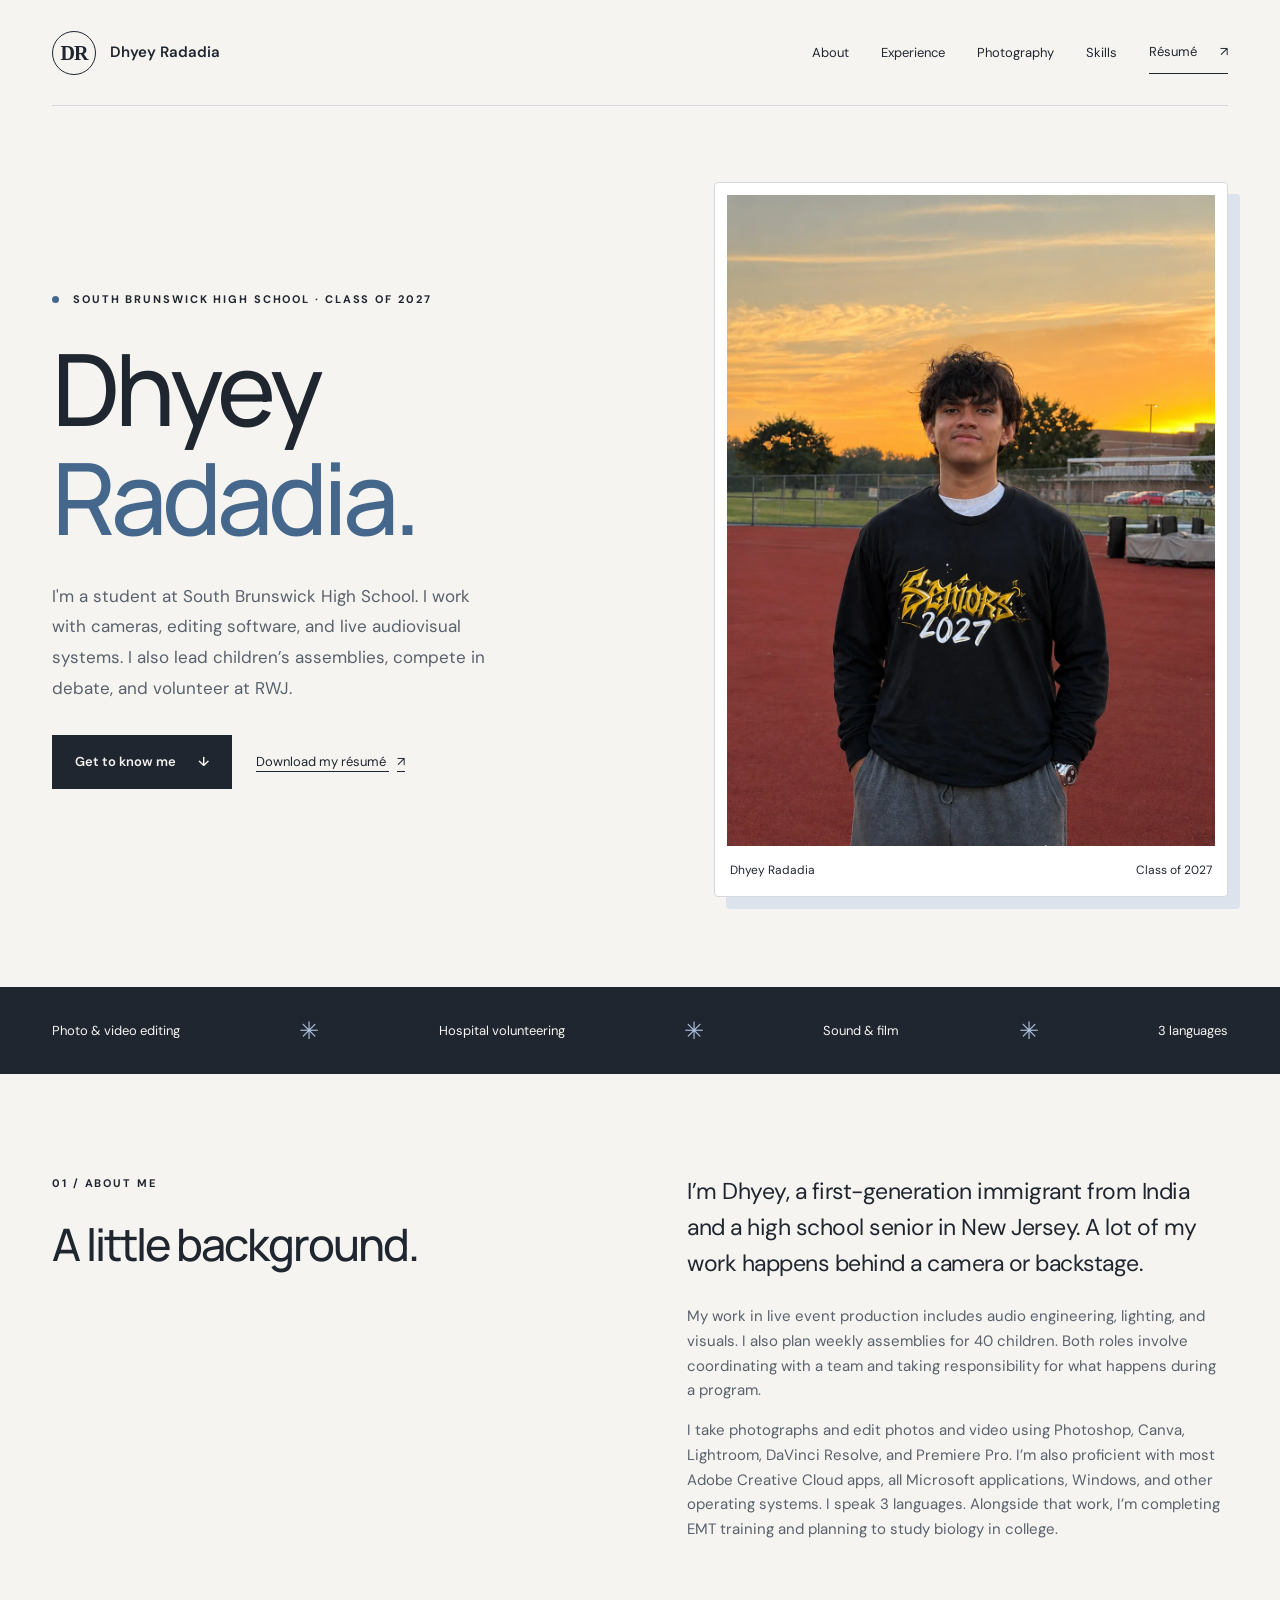
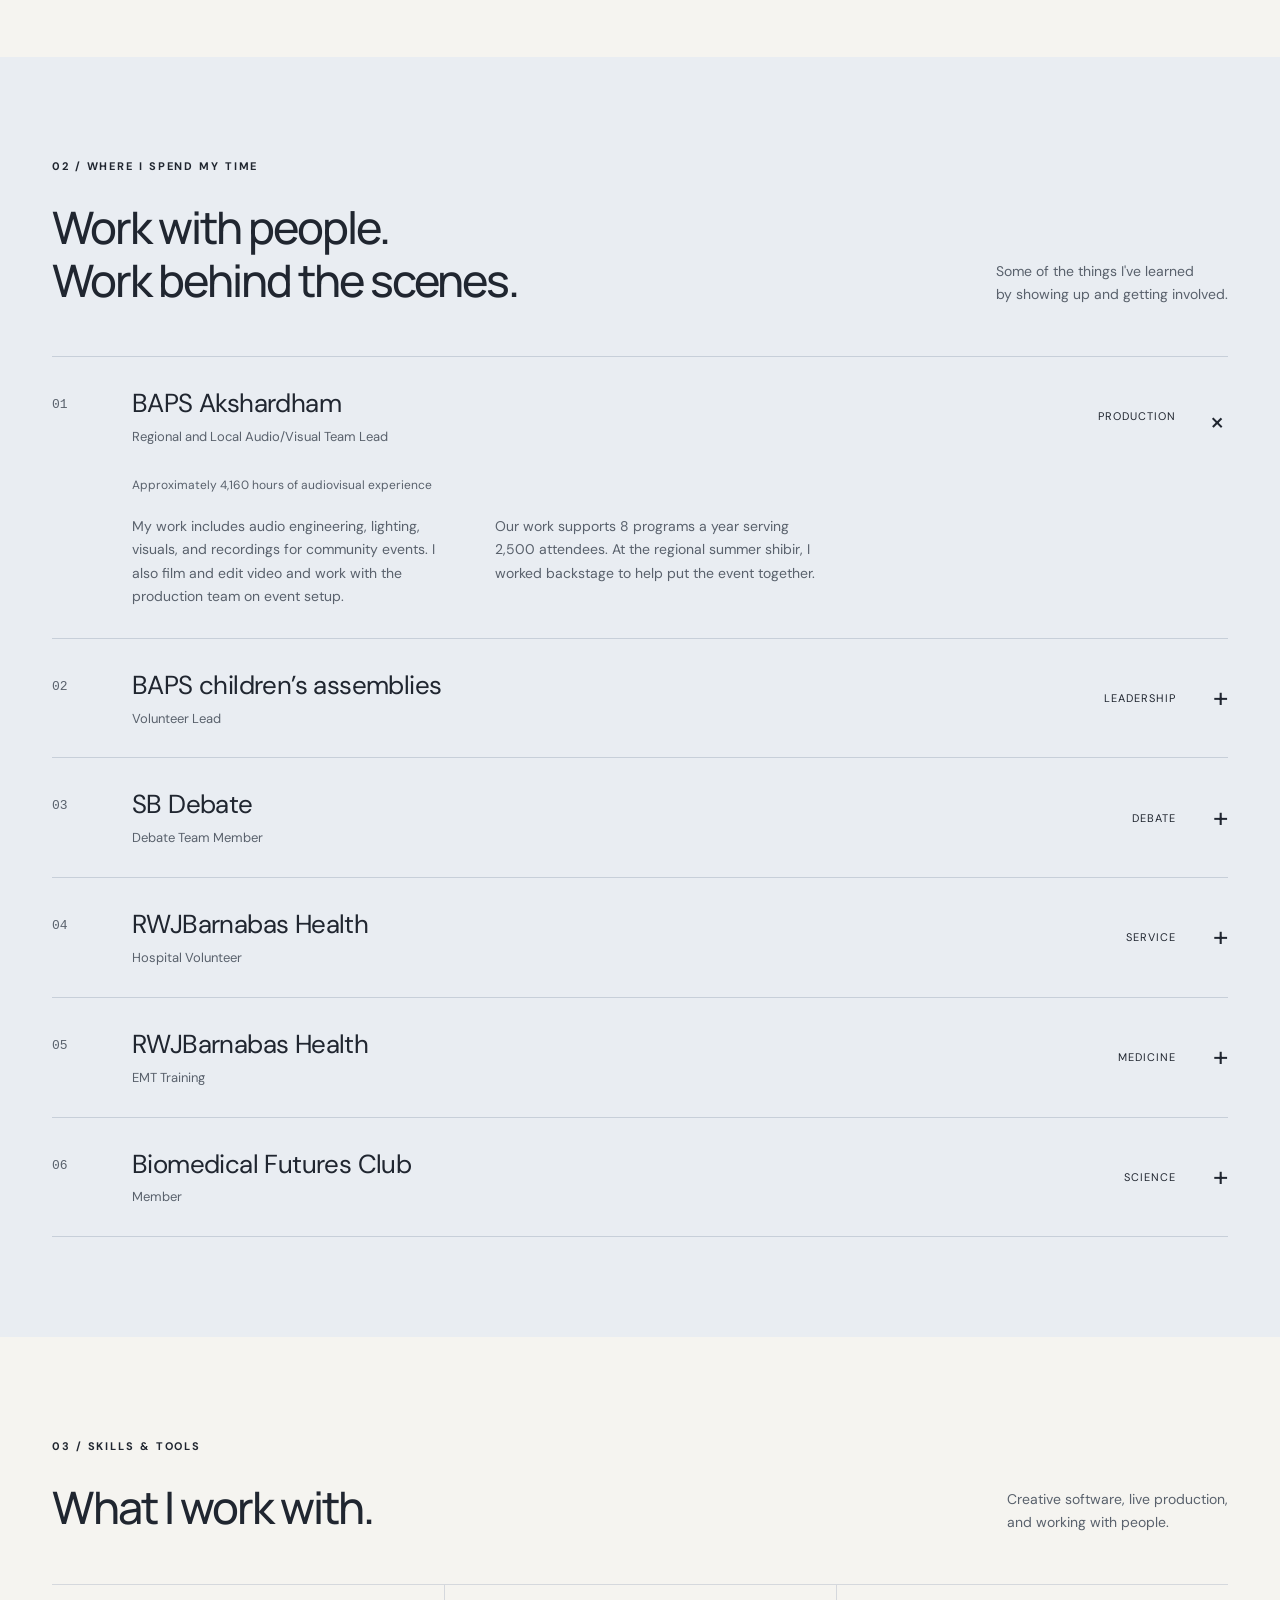
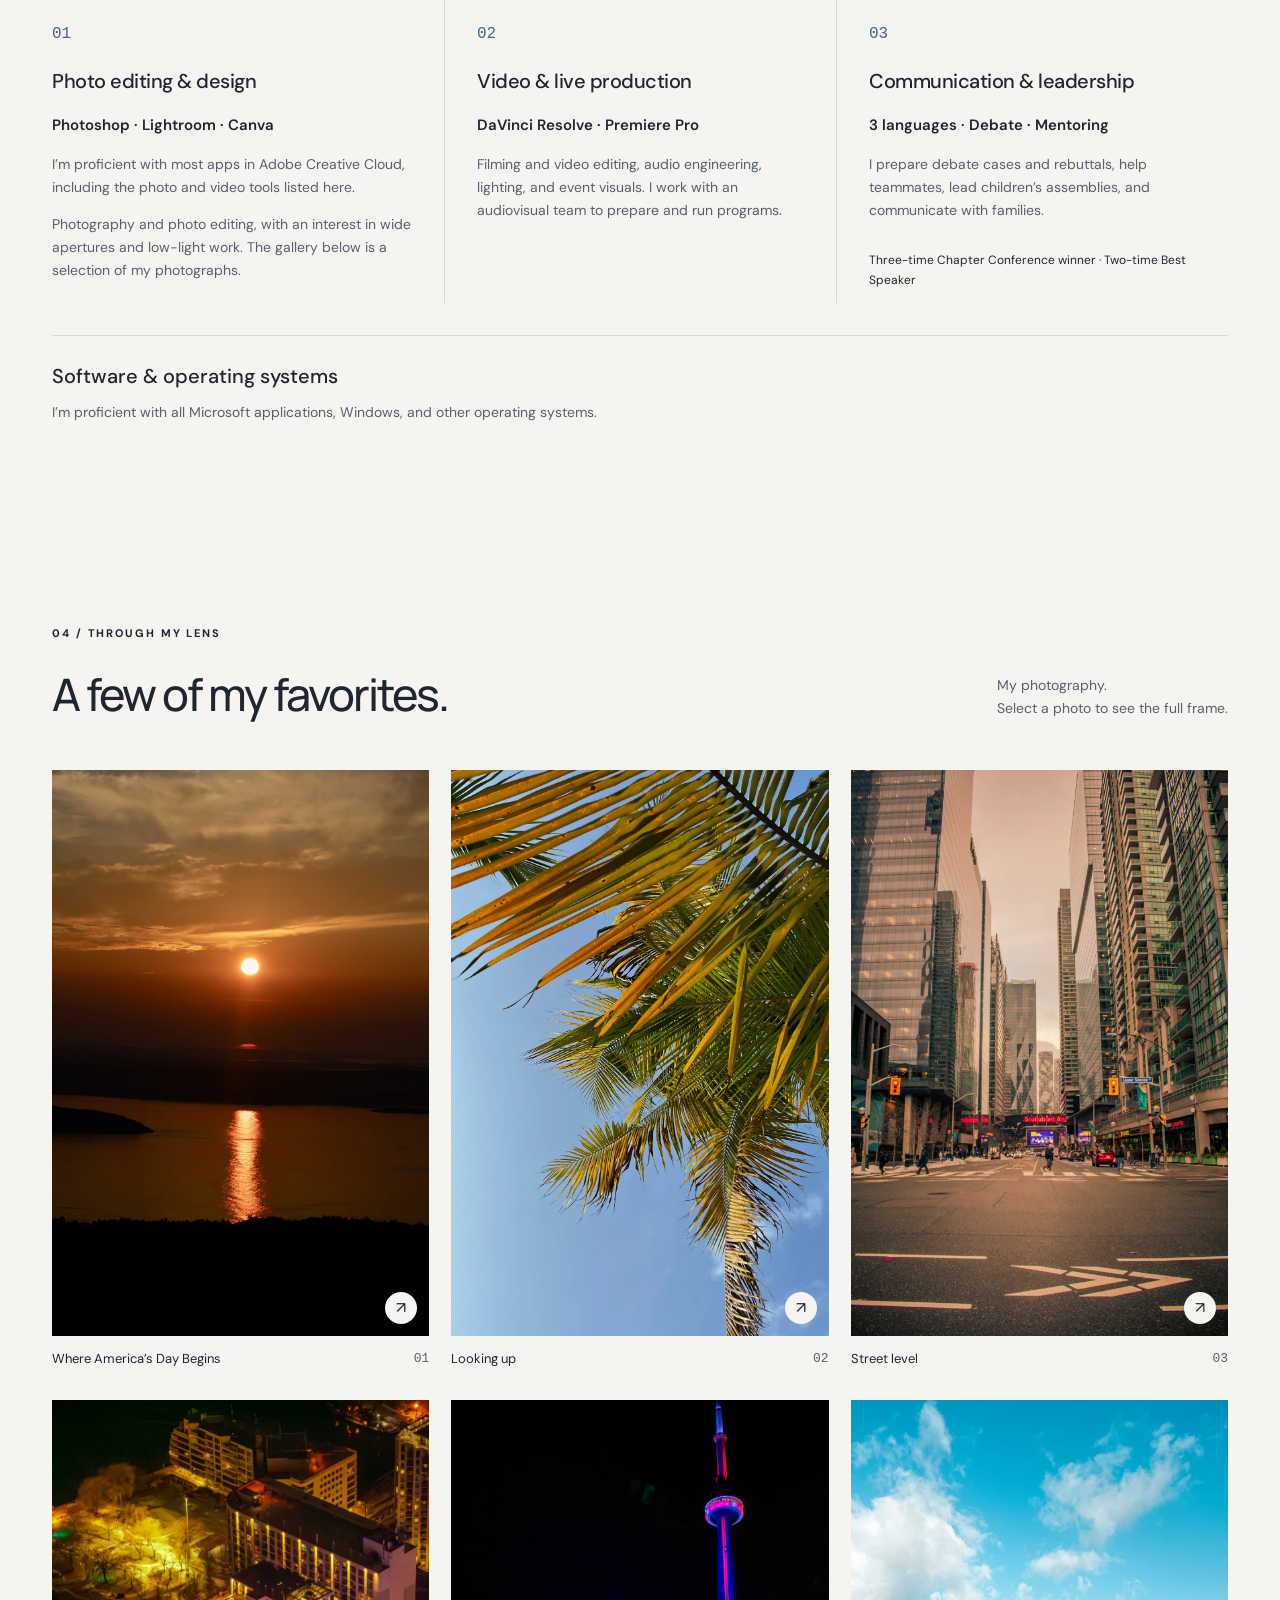
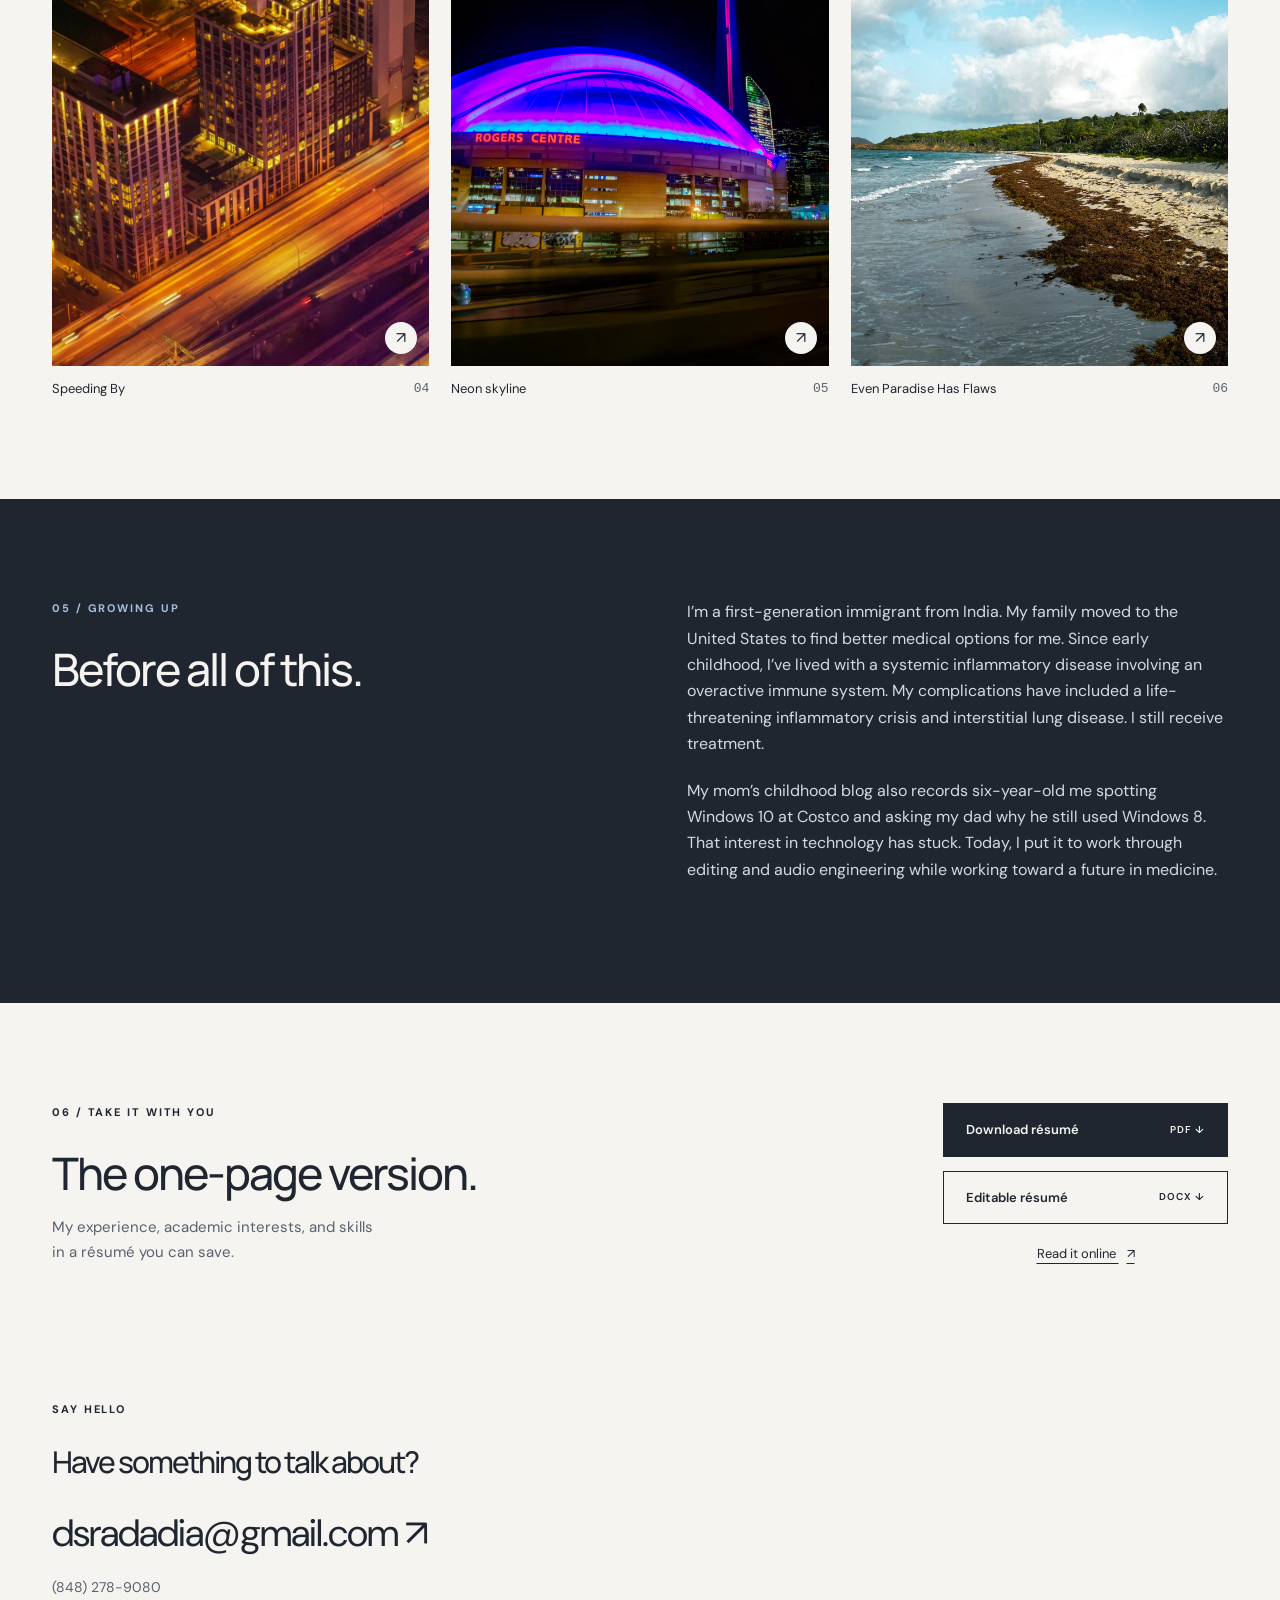
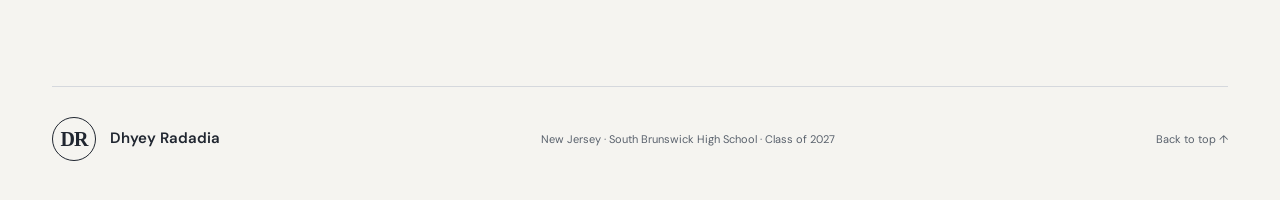
==== site/index.html @ b324fe69 "Add files via upload" ====
<!doctype html>
<html lang="en">
<head>
  <meta charset="utf-8"><meta name="viewport" content="width=device-width,initial-scale=1">
  <title>Dhyeyradadia.com — Dhyey Radadia</title>
  <meta name="description" content="Dhyey Radadia: student, photographer, audiovisual team lead, and hospital volunteer. Explore my skills, experience, and photography.">
  <meta name="theme-color" content="#202630">
  <link rel="icon" href="icon.svg" type="image/svg+xml"><link rel="stylesheet" href="style.css">
</head>
<body>
<a class="skip" href="#main">Skip to content</a>
<header class="header wrap">
 <a class="brand" href="#" aria-label="Dhyey Radadia home"><span class="monogram">DR</span><span>Dhyey Radadia</span></a>
 <nav aria-label="Main navigation"><a href="#about">About</a><a href="#experience">Experience</a><a href="#photography">Photography</a><a href="#skills">Skills</a><a class="nav-resume" href="#resume">Résumé <span aria-hidden="true">↗</span></a></nav>
</header>
<main id="main">
<section class="hero wrap" aria-labelledby="hero-title">
 <div class="hero-copy"><p class="eyebrow"><span class="dot"></span> South Brunswick High School · Class of 2027</p><h1 id="hero-title">Dhyey<br><em>Radadia.</em></h1><p class="hero-intro">I'm a student at South Brunswick High School. I work with cameras, editing software, and live audiovisual systems. I also lead children’s assemblies, compete in debate, and volunteer at RWJ.</p><div class="hero-actions"><a class="button dark" href="#experience">Get to know me <span aria-hidden="true">↓</span></a><a class="text-link" href="Dhyey-Radadia-Resume.pdf" download>Download my résumé <span aria-hidden="true">↗</span></a></div></div>
 <figure class="portrait"><img src="photos/dhyey.webp" width="1086" height="1448" alt="Dhyey Radadia in his Seniors 2027 shirt at sunset" fetchpriority="high"><figcaption><span>Dhyey Radadia</span><span>Class of 2027</span></figcaption></figure>
</section>
<div class="intro-strip"><div class="wrap strip-inner"><span>Photo & video editing</span><span class="small-star" aria-hidden="true">✳</span><span>Hospital volunteering</span><span class="small-star" aria-hidden="true">✳</span><span>Sound & film</span><span class="small-star" aria-hidden="true">✳</span><span>3 languages</span></div></div>
<section id="about" class="about wrap section-space" aria-labelledby="about-title">
<div><p class="eyebrow">01 / About me</p><h2 id="about-title">A little background.</h2></div>
<div class="about-copy"><p class="large-copy">I’m Dhyey, a first-generation immigrant from India and a high school senior in New Jersey. A lot of my work happens behind a camera or backstage.</p><p>My work in live event production includes audio engineering, lighting, and visuals. I also plan weekly assemblies for 40 children. Both roles involve coordinating with a team and taking responsibility for what happens during a program.</p><p>I take photographs and edit photos and video using Photoshop, Canva, Lightroom, DaVinci Resolve, and Premiere Pro. I’m also proficient with most Adobe Creative Cloud apps, all Microsoft applications, Windows, and other operating systems. I speak 3 languages. Alongside that work, I’m completing EMT training and planning to study biology in college.</p></section>
<section id="experience" class="experience section-space" aria-labelledby="experience-title"><div class="wrap"><div class="section-head"><div><p class="eyebrow">02 / Where I spend my time</p><h2 id="experience-title">Work with people.<br>Work behind the scenes.</h2></div><p>Some of the things I've learned<br>by showing up and getting involved.</p></div>
<div class="experience-list"><details class="experience-item" open><summary><span class="item-num">01</span><span class="item-title">BAPS Akshardham<span class="role">Regional and Local Audio/Visual Team Lead</span></span><span class="item-tag">Production</span><span class="toggle" aria-hidden="true">+</span></summary><div class="activity-meta">Approximately 4,160 hours of audiovisual experience</div><div class="experience-body"><p>My work includes audio engineering, lighting, visuals, and recordings for community events. I also film and edit video and work with the production team on event setup.</p><p>Our work supports 8 programs a year serving 2,500 attendees. At the regional summer shibir, I worked backstage to help put the event together.</p></div></details><details class="experience-item"><summary><span class="item-num">02</span><span class="item-title">BAPS children’s assemblies<span class="role">Volunteer Lead</span></span><span class="item-tag">Leadership</span><span class="toggle" aria-hidden="true">+</span></summary><div class="activity-meta">Approximately 3,120 hours leading children’s assemblies</div><div class="experience-body"><p>I plan and lead weekly assemblies for 40 children. That includes preparing lessons and activities and mentoring the students taking part.</p><p>I communicate with families to help keep them involved. It is another way I take part in seva at mandir, alongside my audiovisual work.</p></div></details><details class="experience-item"><summary><span class="item-num">03</span><span class="item-title">SB Debate<span class="role">Debate Team Member</span></span><span class="item-tag">Debate</span><span class="toggle" aria-hidden="true">+</span></summary><div class="experience-body"><p>I prepare cases, give speeches, and respond to opponents’ arguments. I also help teammates prepare.</p><p>I am a three-time Chapter Conference winner and a two-time Best Speaker. I like having a point of view and hearing someone explain why they disagree.</p></div></details><details class="experience-item"><summary><span class="item-num">04</span><span class="item-title">RWJBarnabas Health<span class="role">Hospital Volunteer</span></span><span class="item-tag">Service</span><span class="toggle" aria-hidden="true">+</span></summary><div class="experience-body"><p>I support nurses and staff with patient assistance and clerical tasks at Robert Wood Johnson University Hospital.</p><p>A nurse once asked me to sit with a patient who wanted her family. I enjoyed the conversation. Now I knock on the doors of awake patients to ask whether they need anything or would like someone to talk to.</p></div></details><details class="experience-item"><summary><span class="item-num">05</span><span class="item-title">RWJBarnabas Health<span class="role">EMT Training</span></span><span class="item-tag">Medicine</span><span class="toggle" aria-hidden="true">+</span></summary><div class="experience-body"><p>My training covers patient assessments and emergency simulations using clinical protocols. EMT certification is expected in December 2026.</p></div></details><details class="experience-item"><summary><span class="item-num">06</span><span class="item-title">Biomedical Futures Club<span class="role">Member</span></span><span class="item-tag">Science</span><span class="toggle" aria-hidden="true">+</span></summary><div class="experience-body"><p>I participated in conferences on using prosthetics to address conditions affecting human anatomy.</p><p>That interest fits with what I enjoy in anatomy: understanding how the body works and asking what can help when part of it does not.</p></div></details></div>
</div></section>
<section id="skills" class="skills wrap section-space" aria-labelledby="skills-title"><div class="section-head"><div><p class="eyebrow">03 / Skills & tools</p><h2 id="skills-title">What I work with.</h2></div><p>Creative software, live production,<br>and working with people.</p></div><div class="skill-grid">
<article><span class="skill-symbol" aria-hidden="true">01</span><h3>Photo editing & design</h3><p class="tool-list">Photoshop · Lightroom · Canva</p><p>I’m proficient with most apps in Adobe Creative Cloud, including the photo and video tools listed here.</p><p>Photography and photo editing, with an interest in wide apertures and low-light work. The gallery below is a selection of my photographs.</p></article>
<article><span class="skill-symbol" aria-hidden="true">02</span><h3>Video & live production</h3><p class="tool-list">DaVinci Resolve · Premiere Pro</p><p>Filming and video editing, audio engineering, lighting, and event visuals. I work with an audiovisual team to prepare and run programs.</p></article>
<article><span class="skill-symbol" aria-hidden="true">03</span><h3>Communication & leadership</h3><p class="tool-list">3 languages · Debate · Mentoring</p><p>I prepare debate cases and rebuttals, help teammates, lead children’s assemblies, and communicate with families.</p><p class="skill-note">Three-time Chapter Conference winner · Two-time Best Speaker</p></article></div><div class="software-summary"><h3>Software & operating systems</h3><p>I’m proficient with all Microsoft applications, Windows, and other operating systems.</p></div></section>
<section id="photography" class="photography wrap section-space" aria-labelledby="photo-title"><div class="section-head"><div><p class="eyebrow">04 / Through my lens</p><h2 id="photo-title">A few of my favorites.</h2></div><p>My photography.<br>Select a photo to see the full frame.</p></div><div class="photo-grid"><figure class="photo-card photo-sunset"><button type="button" class="photo-open" data-photo="0" aria-label="View Where America’s Day Begins"><img src="photos/sunset.webp" alt="Orange sunlight reflected across the water beneath a clouded sky." loading="lazy"><span class="photo-expand" aria-hidden="true">↗</span></button><figcaption><span>Where America’s Day Begins</span><span>01</span></figcaption></figure><figure class="photo-card photo-palms"><button type="button" class="photo-open" data-photo="1" aria-label="View looking up"><img src="photos/palms.webp" alt="Sunlit palm fronds crossing a blue sky." loading="lazy"><span class="photo-expand" aria-hidden="true">↗</span></button><figcaption><span>Looking up</span><span>02</span></figcaption></figure><figure class="photo-card photo-street"><button type="button" class="photo-open" data-photo="2" aria-label="View street level"><img src="photos/street.webp" alt="A downtown intersection framed by tall glass buildings." loading="lazy"><span class="photo-expand" aria-hidden="true">↗</span></button><figcaption><span>Street level</span><span>03</span></figcaption></figure><figure class="photo-card photo-night"><button type="button" class="photo-open" data-photo="3" aria-label="View Speeding By"><img src="photos/night.webp" alt="City buildings and streaks of traffic light seen from above at night." loading="lazy"><span class="photo-expand" aria-hidden="true">↗</span></button><figcaption><span>Speeding By</span><span>04</span></figcaption></figure><figure class="photo-card photo-tower"><button type="button" class="photo-open" data-photo="4" aria-label="View neon skyline"><img src="photos/tower.webp" alt="The CN Tower and Rogers Centre lit in blue and pink at night." loading="lazy"><span class="photo-expand" aria-hidden="true">↗</span></button><figcaption><span>Neon skyline</span><span>05</span></figcaption></figure><figure class="photo-card photo-shore"><button type="button" class="photo-open" data-photo="5" aria-label="View Even Paradise Has Flaws"><img src="photos/shore.webp" alt="Waves along a sandy shoreline beneath a bright blue sky." loading="lazy"><span class="photo-expand" aria-hidden="true">↗</span></button><figcaption><span>Even Paradise Has Flaws</span><span>06</span></figcaption></figure></div></section><dialog class="photo-dialog" aria-label="Photography viewer"><button class="photo-close" aria-label="Close photo">Close ×</button><figure><img id="large-photo" alt=""><figcaption id="large-caption"></figcaption></figure><div class="photo-controls"><button class="photo-prev" aria-label="Previous photo">← Previous</button><span id="photo-count" aria-live="polite"></span><button class="photo-next" aria-label="Next photo">Next →</button></div></dialog>
<section class="background-story section-space"><div class="wrap about"><div><p class="eyebrow">05 / Growing up</p><h2>Before all of this.</h2></div><div><p>I’m a first-generation immigrant from India. My family moved to the United States to find better medical options for me. Since early childhood, I’ve lived with a systemic inflammatory disease involving an overactive immune system. My complications have included a life-threatening inflammatory crisis and interstitial lung disease. I still receive treatment.</p><p>My mom’s childhood blog also records six-year-old me spotting Windows 10 at Costco and asking my dad why he still used Windows 8. That interest in technology has stuck. Today, I put it to work through editing and audio engineering while working toward a future in medicine.</p></div></div></section>
<section id="resume" class="resume-section wrap section-space" aria-labelledby="resume-title"><div><p class="eyebrow">06 / Take it with you</p><h2 id="resume-title">The one-page version.</h2><p>My experience, academic interests, and skills<br>in a résumé you can save.</p></div><div class="resume-actions"><a class="button dark" href="Dhyey-Radadia-Resume.pdf" download>Download résumé <span>PDF ↓</span></a><a class="button outline" href="Dhyey-Radadia-Resume.docx" download>Editable résumé <span>DOCX ↓</span></a><a class="text-link" href="resume.html">Read it online <span aria-hidden="true">↗</span></a></div></section>
<section class="contact wrap" aria-labelledby="contact-title"><p class="eyebrow">Say hello</p><h2 id="contact-title">Have something to talk about?</h2><a class="contact-email" href="mailto:dsradadia@gmail.com">dsradadia@gmail.com ↗</a><a class="contact-phone" href="tel:+18482789080">(848) 278-9080</a></section>
</main><footer class="wrap footer"><a class="brand" href="#"><span class="monogram">DR</span><span>Dhyey Radadia</span></a><span>New Jersey · South Brunswick High School · Class of 2027</span><a href="#">Back to top ↑</a></footer><script src="script.js"></script>
</body></html>
---- site/style.css ----
@import url('https://fonts.googleapis.com/css2?family=DM+Sans:wght@400;500;600;700&family=Manrope:wght@400;500;600;700;800&display=swap');
:root{--paper:#f5f4f0;--ink:#202630;--muted:#59616c;--line:#d5d8dd;--green:#e4e9f0;--orange:#45678c;--white:#ffffff}*{box-sizing:border-box}html{scroll-behavior:smooth;scroll-padding-top:30px}body{margin:0;background:var(--paper);color:var(--ink);font-family:'DM Sans',Arial,sans-serif;font-size:16px;line-height:1.65}a{color:inherit;text-decoration:none}button{font:inherit}button,a,summary{-webkit-tap-highlight-color:transparent}a:focus-visible,button:focus-visible,summary:focus-visible,[tabindex]:focus-visible{outline:3px solid var(--orange);outline-offset:5px}::selection{background:#c9d7eb;color:var(--ink)}.wrap{max-width:1320px;width:calc(100% - 104px);margin-inline:auto}.header{height:106px;display:flex;align-items:center;justify-content:space-between;border-bottom:1px solid var(--line);gap:25px}.brand{display:flex;gap:14px;align-items:center;font-weight:600;font-size:15px}.monogram{font-family:Georgia,serif;font-size:29px;line-height:1;font-style:italic;letter-spacing:-2px;border:1px solid var(--ink);border-radius:50%;width:44px;height:44px;display:grid;place-content:center;padding-right:4px}.header nav{display:flex;gap:32px;align-items:center;font-size:13px}.header nav a{padding:10px 0}.header nav a:hover,.text-link:hover{color:var(--orange)}.nav-resume{border-bottom:1px solid var(--ink)}.nav-resume span{margin-left:20px}.hero{display:grid;grid-template-columns:1.15fr 1fr;gap:6%;padding-top:76px;padding-bottom:90px;align-items:center}.eyebrow{font-size:11px;font-weight:700;text-transform:uppercase;letter-spacing:1.9px;margin:0 0 26px}.dot{display:inline-block;width:7px;height:7px;background:var(--orange);border-radius:50%;margin-right:9px}.hero h1{font-family:'Manrope',Arial,sans-serif;font-size:clamp(54px,5.8vw,82px);font-weight:500;line-height:1.09;letter-spacing:-4.5px;margin:0 0 29px}.hero h1 em{font-family:Georgia,serif;font-weight:400;letter-spacing:-3px;color:var(--orange)}.hero-intro{max-width:440px;color:var(--muted);font-size:17px;line-height:1.8}.hero-actions{margin-top:32px;display:flex;gap:24px;align-items:center;flex-wrap:wrap}.button{display:inline-flex;align-items:center;justify-content:space-between;gap:22px;padding:15px 22px;font-size:13px;font-weight:600;border:1px solid var(--ink);transition:background .2s,transform .2s}.button:hover{transform:translateY(-2px)}.button.dark{background:var(--ink);color:var(--paper)}.button.dark:hover{background:#35475e}.button.outline:hover{background:var(--green)}.text-link{font-size:13px;text-decoration:underline;text-underline-offset:5px}.text-link span{margin-left:8px}.hero-art{background:var(--green);transform:rotate(2deg);border:1px solid #bac6b1;box-shadow:10px 12px 0 #dce3ec;overflow:hidden}.art-top,.art-bottom{display:flex;justify-content:space-between;align-items:center;padding:18px 22px;font-family:monospace;font-size:11px;letter-spacing:1px}.art-top{border-bottom:1px solid #bdc8b4}.art-bottom{border-top:1px solid #bdc8b4;font-family:Georgia,serif;font-size:17px;font-style:italic;letter-spacing:0}.notebook{width:100%;height:auto;display:block}.arrow-circle{display:grid;place-content:center;border:1px solid var(--ink);height:30px;width:30px;border-radius:50%;font-family:Arial,sans-serif;font-style:normal}.intro-strip{background:var(--ink);color:var(--paper);padding:24px 0}.strip-inner{display:flex;align-items:center;justify-content:space-between;gap:20px;font-size:13px}.small-star{font-size:24px;color:#a8bdd8}.section-space{padding-top:100px;padding-bottom:100px}h2{font-family:'Manrope',Arial,sans-serif;font-weight:500;font-size:clamp(34px,3.5vw,48px);line-height:1.17;letter-spacing:-2px;margin:0}h3{font-weight:500}.about{display:grid;grid-template-columns:1fr 1fr;gap:8%}.about-copy p{color:var(--muted);font-size:15px;max-width:540px}.about-copy .large-copy{font-size:23px;color:var(--ink);line-height:1.55;margin-top:0;letter-spacing:-.5px}.score{border-top:1px solid var(--line);padding-top:26px;margin-top:30px;display:flex;align-items:center;gap:28px}.score-number{font-size:58px;line-height:1;letter-spacing:-3px}.score-number span{font-size:16px;letter-spacing:0;display:block;margin-top:10px;color:var(--muted)}.score>div{border-left:1px solid var(--line);padding-left:28px;font-size:12px}.score strong{display:block;font-size:14px;margin-bottom:5px}.score>div>span{color:var(--muted)}.experience{background:#e9edf2}.section-head{display:flex;justify-content:space-between;align-items:flex-end;gap:30px;margin-bottom:50px}.section-head>p{color:var(--muted);font-size:14px;margin:0}.experience-list{border-top:1px solid #c7cfd9}.experience-item{border-bottom:1px solid #c7cfd9}.experience-item summary{list-style:none;cursor:pointer;display:grid;grid-template-columns:60px 1fr 110px 32px;align-items:center;gap:20px;padding:30px 0}.experience-item summary::-webkit-details-marker{display:none}.item-num{font-family:monospace;font-size:13px;color:var(--muted);align-self:start;margin-top:7px}.item-title{font-size:26px;line-height:1.3;letter-spacing:-.6px}.role{display:block;font-size:13px;letter-spacing:0;color:var(--muted);margin-top:8px}.item-tag{font-size:11px;text-transform:uppercase;letter-spacing:1px;text-align:right}.toggle{font-size:28px;font-weight:400;line-height:1;transition:transform .2s;text-align:right}.experience-item[open] .toggle{transform:rotate(45deg)}.experience-body{margin-left:80px;padding-bottom:30px;max-width:690px;display:grid;grid-template-columns:1fr 1fr;gap:35px}.experience-body p{margin:0;font-size:14px;color:var(--muted)}.skill-grid{display:grid;grid-template-columns:repeat(3,1fr);gap:0;border-top:1px solid var(--line)}.skill-grid article{padding:35px 32px 0 0}.skill-grid article+article{padding-left:32px;border-left:1px solid var(--line)}.skill-symbol{font-size:40px;font-family:Georgia,serif}.skill-grid h3{font-size:20px;letter-spacing:-.5px;margin:18px 0 12px}.skill-grid p{font-size:14px;color:var(--muted)}.skill-grid .skill-note{font-size:12px;padding-top:15px;color:var(--ink)}.interests{background:var(--ink);color:var(--paper)}.interests-layout{display:grid;grid-template-columns:1fr 1fr;gap:12%}.interest-tabs{margin-top:38px;display:flex;flex-direction:column;max-width:390px}.interest-tabs button{color:#b6c4b8;background:none;border:0;border-top:1px solid #426257;padding:16px 0;text-align:left;font-size:13px;cursor:pointer;display:flex;justify-content:space-between}.interest-tabs button[aria-selected=true]{color:var(--paper);font-weight:600}.interest-tabs button[aria-selected=true] span{color:#efa87e}.interest-tabs button:hover{color:white}.interest-panel{align-self:center}.interest-visual{background:#21483e;color:#bed0b8;padding:22px;margin-bottom:30px;min-height:232px;display:grid;place-items:center}.interest-visual svg{max-height:225px;width:100%}.interest-panel .eyebrow{color:#c6d0bd;font-size:10px;margin-bottom:12px}.interest-panel h3{font-family:Georgia,serif;font-size:32px;line-height:1.2;margin:0 0 20px;font-weight:400}.interest-panel>p:last-child{color:#c6d0bd;font-size:15px;line-height:1.8}.resume-section{display:flex;justify-content:space-between;align-items:center;gap:40px}.resume-section p:not(.eyebrow){font-size:15px;color:var(--muted);margin-bottom:0}.resume-actions{display:flex;flex-direction:column;gap:14px;min-width:285px}.resume-actions .text-link{text-align:center;margin-top:5px}.resume-actions .button span{font-size:10px;letter-spacing:1px}.footer{padding:30px 0 40px;border-top:1px solid var(--line);display:flex;align-items:center;justify-content:space-between;gap:25px}.footer>span,.footer>a:last-child{font-size:11px;color:var(--muted)}.skip{position:absolute;left:10px;top:-80px;background:white;padding:15px;z-index:10}.skip:focus{top:10px}
@media(min-width:1600px){.hero h1{font-size:90px}}@media(max-width:1050px){.wrap{width:calc(100% - 60px)}.hero{gap:5%;padding-top:60px}.hero h1{font-size:62px;letter-spacing:-3.5px}.hero-intro{font-size:15px}.hero-actions{gap:16px}.header nav{gap:20px}.art-bottom{font-size:15px}.strip-inner{font-size:11px}.section-space{padding:75px 0}.interests-layout{gap:8%}.footer>span{display:none}}
@media(max-width:740px){.wrap{width:calc(100% - 40px)}.header{height:85px}.brand{font-size:13px;gap:9px}.monogram{width:37px;height:37px;font-size:26px}.header nav{gap:15px}.header nav a:not(.nav-resume){display:none}.hero{grid-template-columns:1fr;gap:45px;padding:50px 0 65px}.hero h1{font-size:64px;letter-spacing:-3.5px}.hero-intro{font-size:16px;max-width:470px}.hero-art{max-width:460px;width:94%;margin:0 auto}.strip-inner{display:grid;grid-template-columns:1fr 1fr;gap:12px;text-align:center;font-size:12px}.small-star{display:none}.intro-strip{padding:23px 0}.about,.interests-layout{grid-template-columns:1fr;gap:35px}.about-copy .large-copy{font-size:21px}.section-space{padding:65px 0}.section-head{align-items:start;flex-direction:column;gap:20px;margin-bottom:35px}h2{font-size:37px}.experience-item summary{grid-template-columns:24px 1fr 24px;gap:14px;padding:25px 0}.item-title{font-size:22px}.item-tag{display:none}.experience-body{margin-left:38px;grid-template-columns:1fr;gap:15px}.skill-grid{grid-template-columns:1fr}.skill-grid article{padding:25px 0!important;border-left:0!important;border-bottom:1px solid var(--line)}.skill-grid article:last-child{border-bottom:0}.skill-symbol{float:right}.skill-grid h3{margin-top:3px}.skill-grid .skill-note{padding-top:0}.interest-tabs{max-width:none}.interest-panel{padding-top:10px}.interest-visual{min-height:200px}.resume-section{align-items:stretch;flex-direction:column;gap:28px}.resume-actions{min-width:0}.footer{padding-bottom:25px}.footer>a:last-child{font-size:11px}.score-number{font-size:52px}}
@media(prefers-reduced-motion:reduce){html{scroll-behavior:auto}*,*::before,*::after{transition:none!important}}

.activity-meta{margin:0 0 20px 80px;color:var(--muted);font-size:12px}.contact{padding:0 0 85px}.contact h2{font-size:30px}.contact-email{display:block;font-size:clamp(22px,3vw,38px);margin:23px 0 10px;letter-spacing:-1px}.contact-email:hover{color:var(--orange)}.contact-phone{font-size:14px;color:var(--muted)}@media(max-width:740px){.activity-meta{margin-left:38px;font-size:11px}.contact{padding-bottom:60px}.contact h2{font-size:26px}.hero .eyebrow{font-size:9px;letter-spacing:1px}}

.monogram{font-style:normal;font-size:20px;letter-spacing:-1px;padding-right:0}

.portrait{margin:0;transform:rotate(2deg);padding:12px 12px 0;background:var(--white);box-shadow:10px 12px 0 #dce3ec;border:1px solid var(--line)}.portrait>img{display:block;width:100%;height:auto}.portrait figcaption{display:flex;justify-content:space-between;padding:15px 3px;font-size:12px}.photo-grid{display:grid;grid-template-columns:repeat(3,minmax(0,1fr));gap:30px 22px}.photo-card{margin:0;min-width:0}.photo-open{display:block;position:relative;width:100%;padding:0;border:0;background:#202630;cursor:zoom-in;overflow:hidden}.photo-open img{display:block;width:100%;height:auto;aspect-ratio:2/3;object-fit:cover;transition:transform .3s}.photo-open:hover img{transform:scale(1.025)}.photo-expand{position:absolute;bottom:12px;right:12px;background:var(--paper);color:var(--ink);border-radius:50%;width:32px;height:32px;display:grid;place-items:center}.photo-card figcaption{display:flex;justify-content:space-between;padding-top:12px;font-size:13px}.photo-card figcaption span:last-child{font-family:monospace;color:var(--muted)}.photo-night{grid-column:span 2}.photo-night img{aspect-ratio:1.5}.photo-tower{grid-column:3;grid-row:2 / span 2}.photo-shore{grid-column:span 2}.photo-shore img{aspect-ratio:1.5;object-position:center 65%}.photo-dialog{border:0;background:#101b17;color:#fff;width:min(1100px,96vw);max-width:96vw;max-height:96dvh;padding:20px}.photo-dialog::backdrop{background:rgba(0,0,0,.86)}.photo-dialog figure{margin:0}.photo-dialog figure img{display:block;width:100%;height:calc(90dvh - 130px);object-fit:contain}.photo-dialog figcaption{text-align:center;padding:10px;font-size:14px}.photo-dialog button{border:1px solid #63776c;color:white;background:transparent;padding:8px 14px;cursor:pointer}.photo-close{display:block;margin:0 0 12px auto}.photo-controls{display:flex;justify-content:space-between;align-items:center;font-size:13px}body:has(.photo-dialog[open]){overflow:hidden}@media(max-width:740px){.portrait{width:94%;max-width:460px;margin:auto}.photo-grid{grid-template-columns:1fr 1fr;gap:24px 14px}.photo-card{grid-column:auto;grid-row:auto}.photo-night{grid-column:span 2}.photo-card img{aspect-ratio:2/3}.photo-night img{aspect-ratio:1.5}.photo-dialog{padding:12px}.photo-card figcaption{font-size:11px}.photo-shore img{object-position:center}.photo-dialog figure img{height:calc(88dvh - 130px)}}
/* A consistent contact sheet; the viewer preserves each full composition. */
.photo-card{grid-column:auto;grid-row:auto}.photo-card .photo-open img{aspect-ratio:2/3;object-position:center}.photo-night .photo-open img{object-position:57% center}

.portrait{transform:none;border-radius:4px;box-shadow:12px 12px 0 #dce3ec}.hero h1{font-size:clamp(72px,7.8vw,112px);letter-spacing:-5px}.hero h1 em{font-family:Manrope,Arial,sans-serif;font-style:normal;font-weight:500;letter-spacing:-5px}.skill-symbol{font-family:monospace;font-size:16px;color:var(--orange)}.skill-grid .tool-list{color:var(--ink);font-weight:600;font-size:15px}.background-story{background:#202630;color:#f5f4f0}.background-story p:not(.eyebrow){color:#d3dae4;margin:0 0 20px;max-width:550px}.background-story .text-link{color:#c0d4ef}.background-story .eyebrow{color:#a9c0dd}.contact{padding-top:35px}@media(max-width:740px){.hero h1{font-size:72px;letter-spacing:-4px}.hero h1 em{letter-spacing:-4px}}
.software-summary{border-top:1px solid var(--line);margin-top:32px;padding-top:24px}.software-summary h3{font-size:20px;margin:0 0 8px}.software-summary p{font-size:14px;color:var(--muted);margin:0}
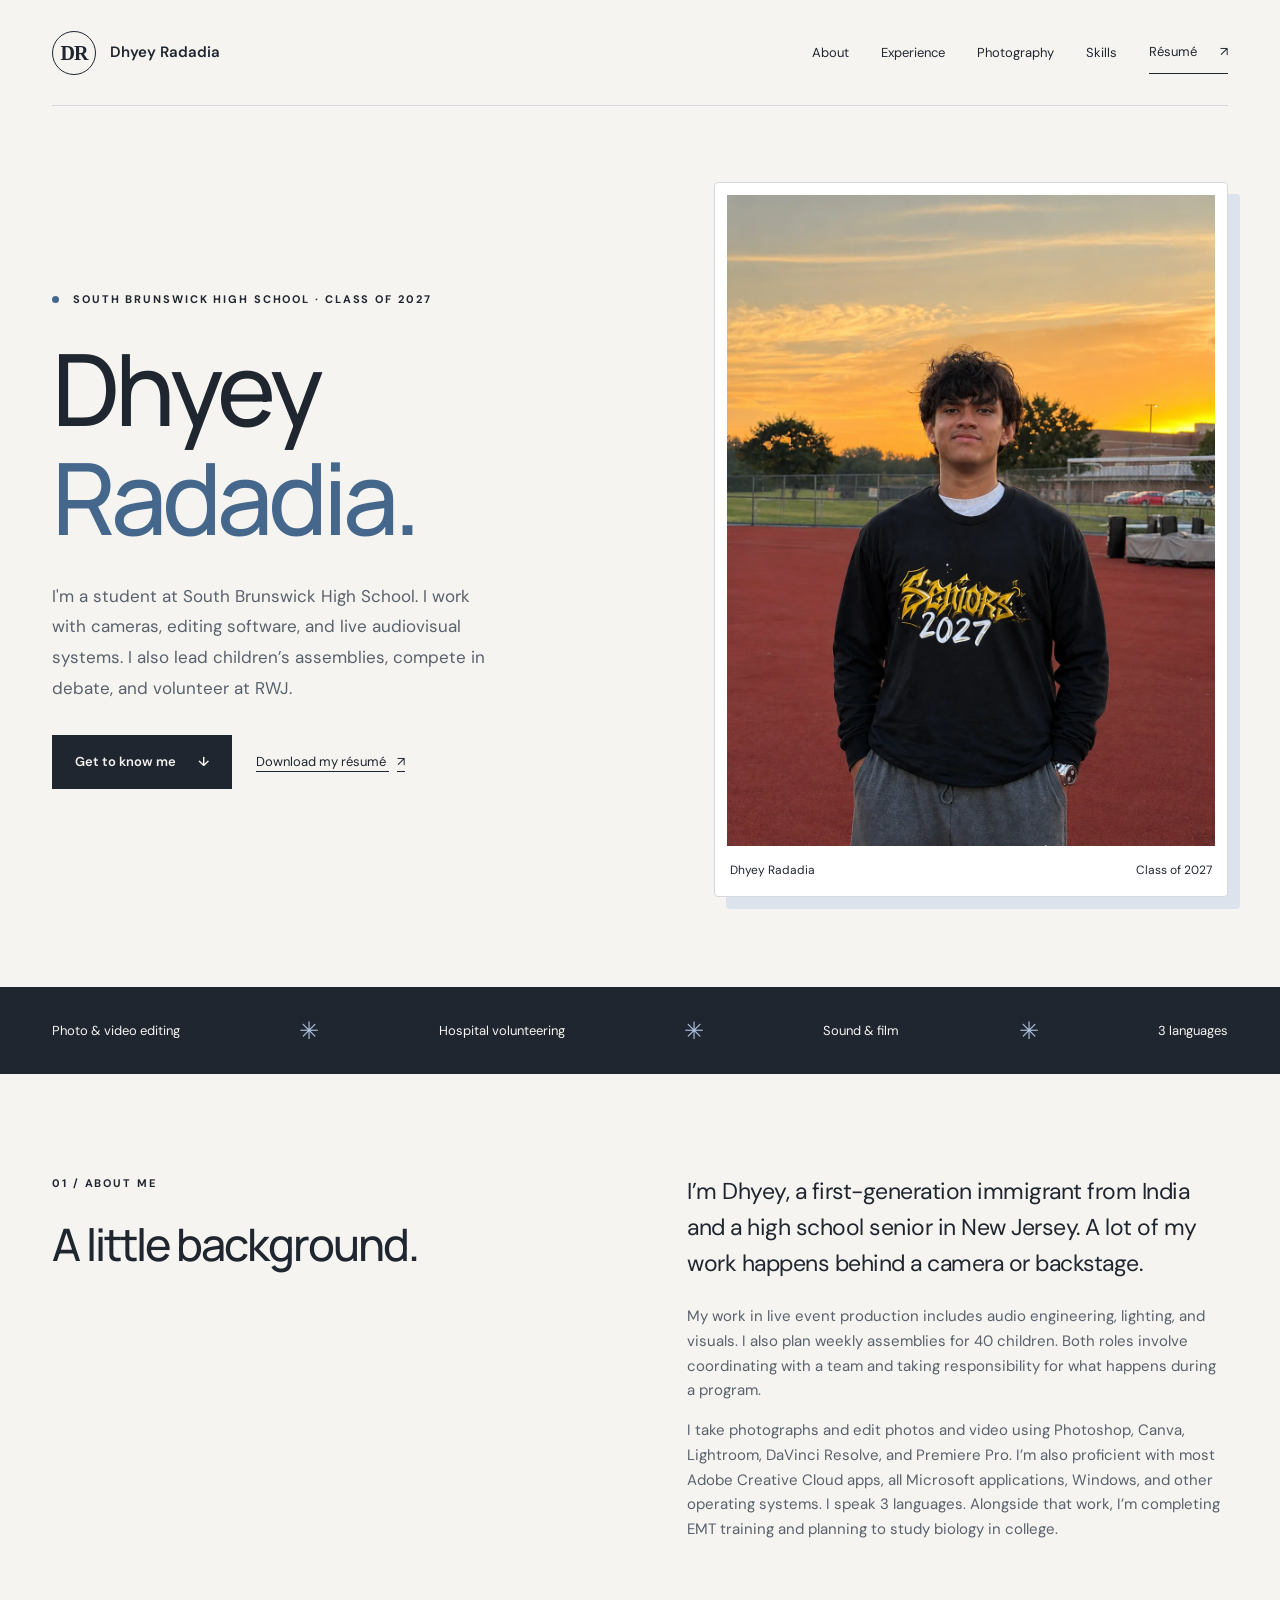
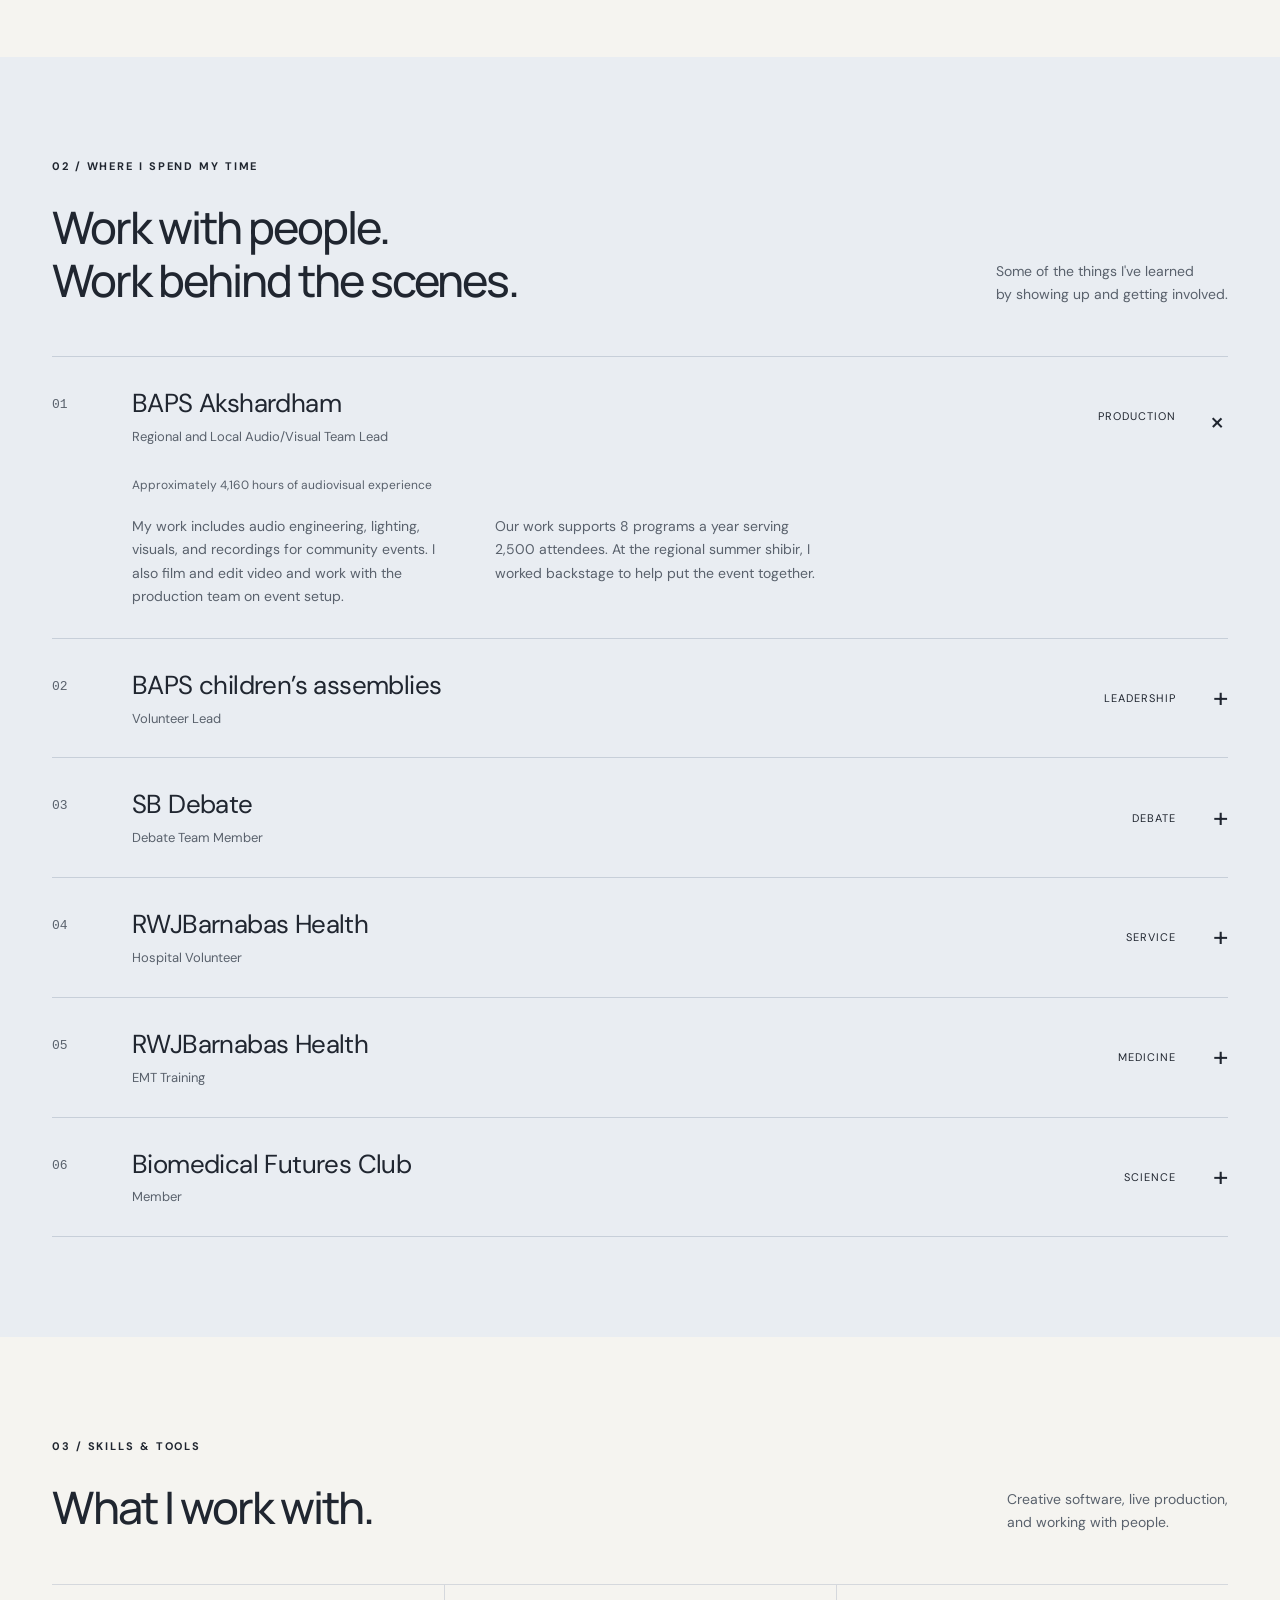
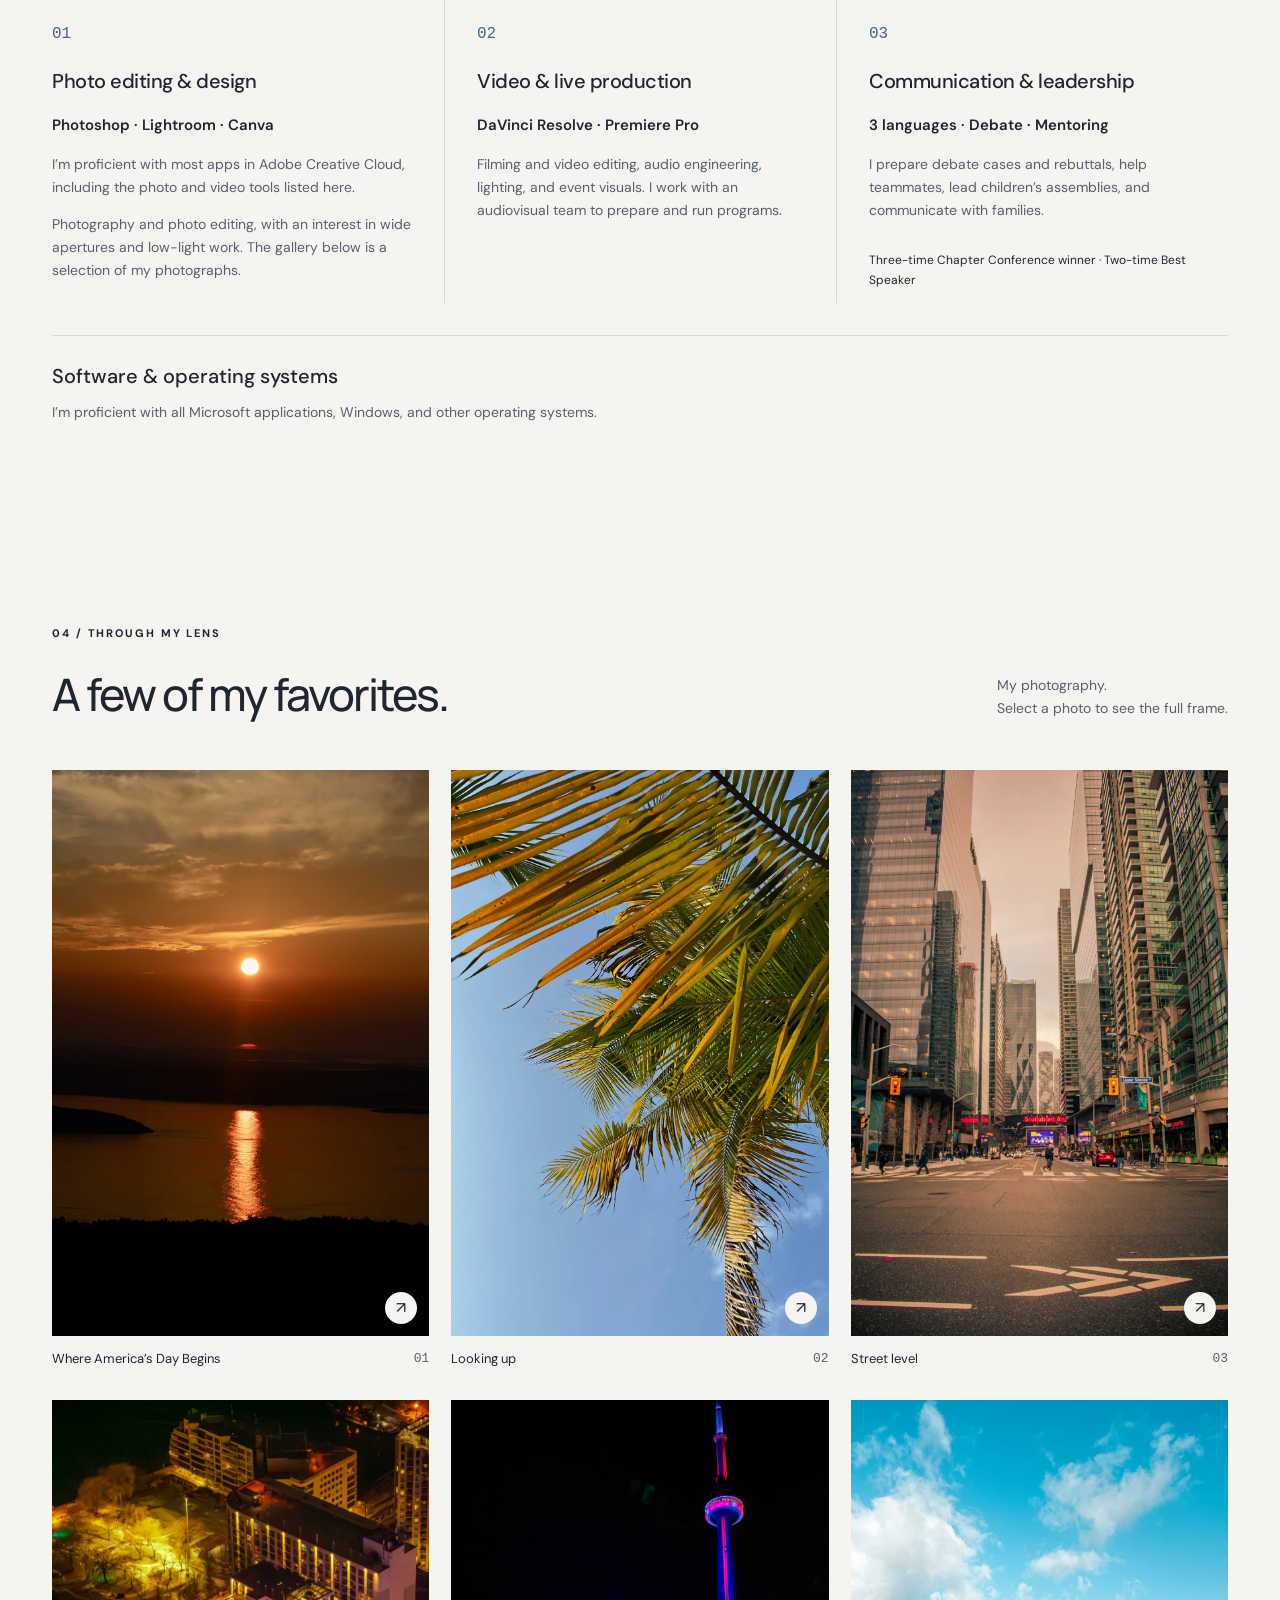
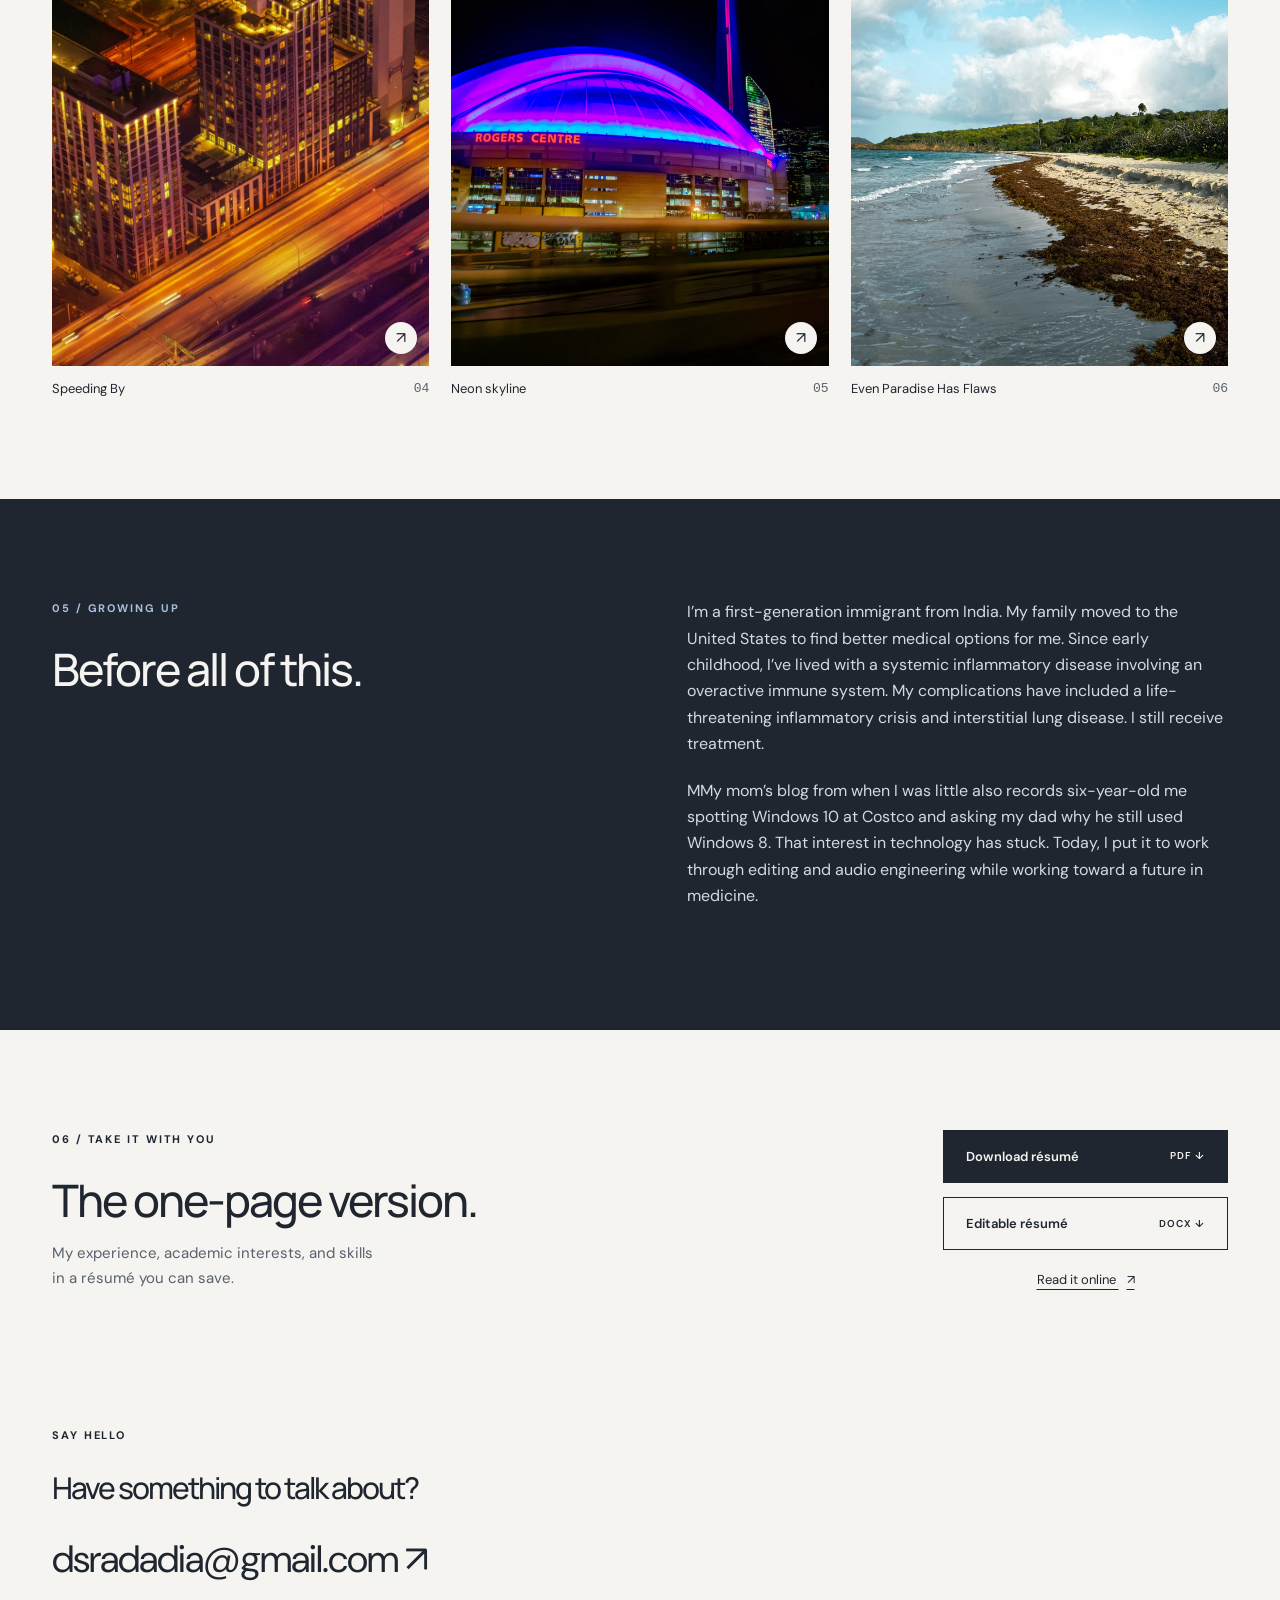
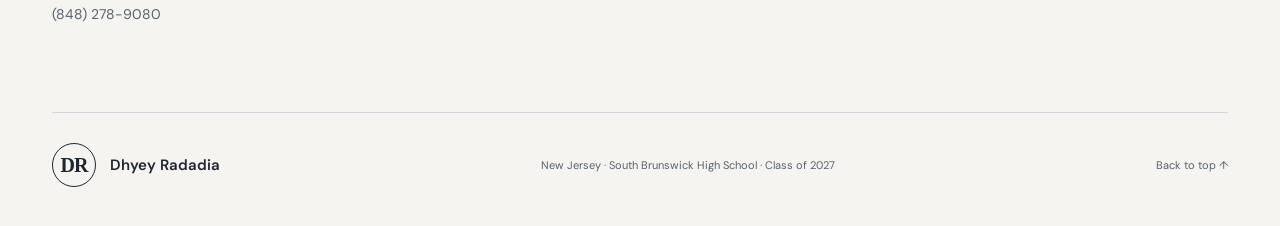
==== commit 935c1512: "Fix childhood blog wording." ====
--- a/site/index.html
+++ b/site/index.html
@@ -2,7 +2,7 @@
 <html lang="en">
 <head>
   <meta charset="utf-8"><meta name="viewport" content="width=device-width,initial-scale=1">
-  <title>Dhyeyradadia.com — Dhyey Radadia</title>
+  <title>Dhyey Radadia | Personal Portfolio</title>
   <meta name="description" content="Dhyey Radadia: student, photographer, audiovisual team lead, and hospital volunteer. Explore my skills, experience, and photography.">
   <meta name="theme-color" content="#202630">
   <link rel="icon" href="icon.svg" type="image/svg+xml"><link rel="stylesheet" href="style.css">
@@ -30,7 +30,7 @@
 <article><span class="skill-symbol" aria-hidden="true">02</span><h3>Video & live production</h3><p class="tool-list">DaVinci Resolve · Premiere Pro</p><p>Filming and video editing, audio engineering, lighting, and event visuals. I work with an audiovisual team to prepare and run programs.</p></article>
 <article><span class="skill-symbol" aria-hidden="true">03</span><h3>Communication & leadership</h3><p class="tool-list">3 languages · Debate · Mentoring</p><p>I prepare debate cases and rebuttals, help teammates, lead children’s assemblies, and communicate with families.</p><p class="skill-note">Three-time Chapter Conference winner · Two-time Best Speaker</p></article></div><div class="software-summary"><h3>Software & operating systems</h3><p>I’m proficient with all Microsoft applications, Windows, and other operating systems.</p></div></section>
 <section id="photography" class="photography wrap section-space" aria-labelledby="photo-title"><div class="section-head"><div><p class="eyebrow">04 / Through my lens</p><h2 id="photo-title">A few of my favorites.</h2></div><p>My photography.<br>Select a photo to see the full frame.</p></div><div class="photo-grid"><figure class="photo-card photo-sunset"><button type="button" class="photo-open" data-photo="0" aria-label="View Where America’s Day Begins"><img src="photos/sunset.webp" alt="Orange sunlight reflected across the water beneath a clouded sky." loading="lazy"><span class="photo-expand" aria-hidden="true">↗</span></button><figcaption><span>Where America’s Day Begins</span><span>01</span></figcaption></figure><figure class="photo-card photo-palms"><button type="button" class="photo-open" data-photo="1" aria-label="View looking up"><img src="photos/palms.webp" alt="Sunlit palm fronds crossing a blue sky." loading="lazy"><span class="photo-expand" aria-hidden="true">↗</span></button><figcaption><span>Looking up</span><span>02</span></figcaption></figure><figure class="photo-card photo-street"><button type="button" class="photo-open" data-photo="2" aria-label="View street level"><img src="photos/street.webp" alt="A downtown intersection framed by tall glass buildings." loading="lazy"><span class="photo-expand" aria-hidden="true">↗</span></button><figcaption><span>Street level</span><span>03</span></figcaption></figure><figure class="photo-card photo-night"><button type="button" class="photo-open" data-photo="3" aria-label="View Speeding By"><img src="photos/night.webp" alt="City buildings and streaks of traffic light seen from above at night." loading="lazy"><span class="photo-expand" aria-hidden="true">↗</span></button><figcaption><span>Speeding By</span><span>04</span></figcaption></figure><figure class="photo-card photo-tower"><button type="button" class="photo-open" data-photo="4" aria-label="View neon skyline"><img src="photos/tower.webp" alt="The CN Tower and Rogers Centre lit in blue and pink at night." loading="lazy"><span class="photo-expand" aria-hidden="true">↗</span></button><figcaption><span>Neon skyline</span><span>05</span></figcaption></figure><figure class="photo-card photo-shore"><button type="button" class="photo-open" data-photo="5" aria-label="View Even Paradise Has Flaws"><img src="photos/shore.webp" alt="Waves along a sandy shoreline beneath a bright blue sky." loading="lazy"><span class="photo-expand" aria-hidden="true">↗</span></button><figcaption><span>Even Paradise Has Flaws</span><span>06</span></figcaption></figure></div></section><dialog class="photo-dialog" aria-label="Photography viewer"><button class="photo-close" aria-label="Close photo">Close ×</button><figure><img id="large-photo" alt=""><figcaption id="large-caption"></figcaption></figure><div class="photo-controls"><button class="photo-prev" aria-label="Previous photo">← Previous</button><span id="photo-count" aria-live="polite"></span><button class="photo-next" aria-label="Next photo">Next →</button></div></dialog>
-<section class="background-story section-space"><div class="wrap about"><div><p class="eyebrow">05 / Growing up</p><h2>Before all of this.</h2></div><div><p>I’m a first-generation immigrant from India. My family moved to the United States to find better medical options for me. Since early childhood, I’ve lived with a systemic inflammatory disease involving an overactive immune system. My complications have included a life-threatening inflammatory crisis and interstitial lung disease. I still receive treatment.</p><p>My mom’s childhood blog also records six-year-old me spotting Windows 10 at Costco and asking my dad why he still used Windows 8. That interest in technology has stuck. Today, I put it to work through editing and audio engineering while working toward a future in medicine.</p></div></div></section>
+<section class="background-story section-space"><div class="wrap about"><div><p class="eyebrow">05 / Growing up</p><h2>Before all of this.</h2></div><div><p>I’m a first-generation immigrant from India. My family moved to the United States to find better medical options for me. Since early childhood, I’ve lived with a systemic inflammatory disease involving an overactive immune system. My complications have included a life-threatening inflammatory crisis and interstitial lung disease. I still receive treatment.</p><p>MMy mom’s blog from when I was little also records six-year-old me spotting Windows 10 at Costco and asking my dad why he still used Windows 8. That interest in technology has stuck. Today, I put it to work through editing and audio engineering while working toward a future in medicine.</p></div></div></section>
 <section id="resume" class="resume-section wrap section-space" aria-labelledby="resume-title"><div><p class="eyebrow">06 / Take it with you</p><h2 id="resume-title">The one-page version.</h2><p>My experience, academic interests, and skills<br>in a résumé you can save.</p></div><div class="resume-actions"><a class="button dark" href="Dhyey-Radadia-Resume.pdf" download>Download résumé <span>PDF ↓</span></a><a class="button outline" href="Dhyey-Radadia-Resume.docx" download>Editable résumé <span>DOCX ↓</span></a><a class="text-link" href="resume.html">Read it online <span aria-hidden="true">↗</span></a></div></section>
 <section class="contact wrap" aria-labelledby="contact-title"><p class="eyebrow">Say hello</p><h2 id="contact-title">Have something to talk about?</h2><a class="contact-email" href="mailto:dsradadia@gmail.com">dsradadia@gmail.com ↗</a><a class="contact-phone" href="tel:+18482789080">(848) 278-9080</a></section>
 </main><footer class="wrap footer"><a class="brand" href="#"><span class="monogram">DR</span><span>Dhyey Radadia</span></a><span>New Jersey · South Brunswick High School · Class of 2027</span><a href="#">Back to top ↑</a></footer><script src="script.js"></script>
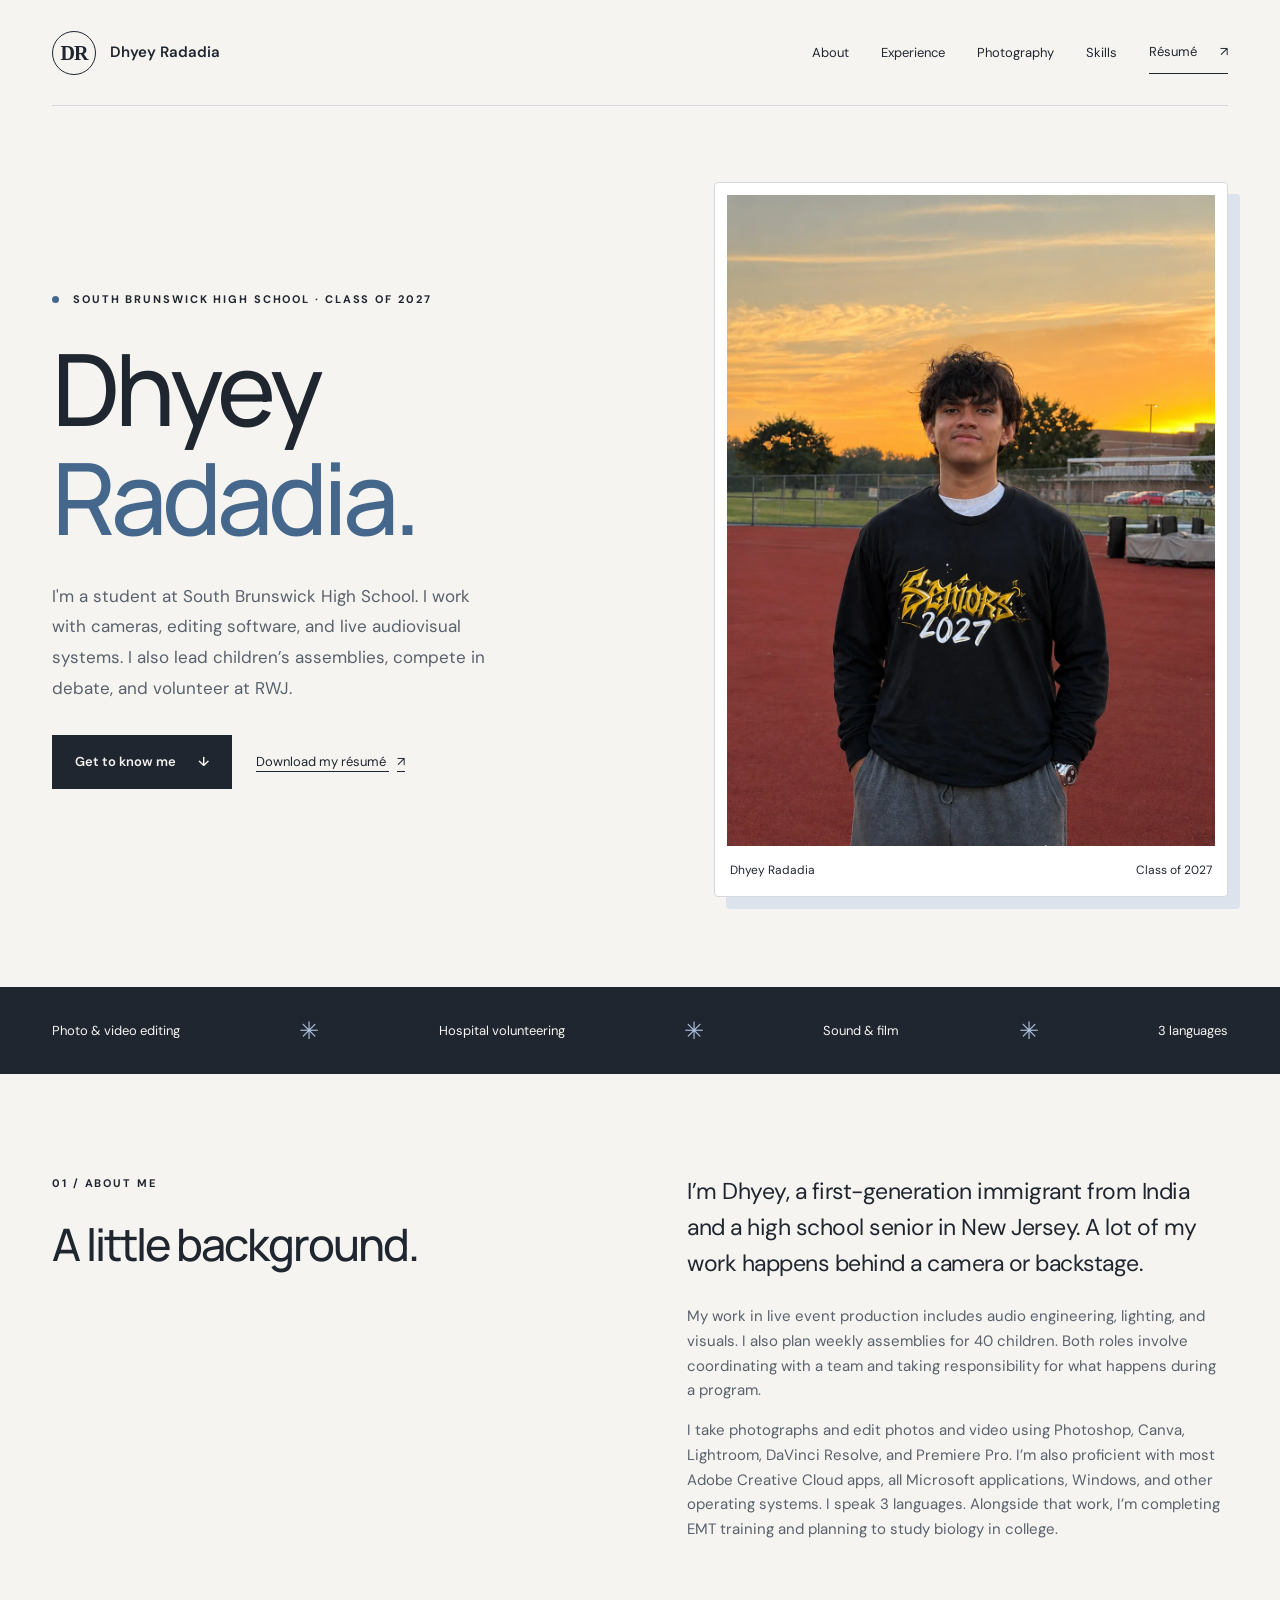
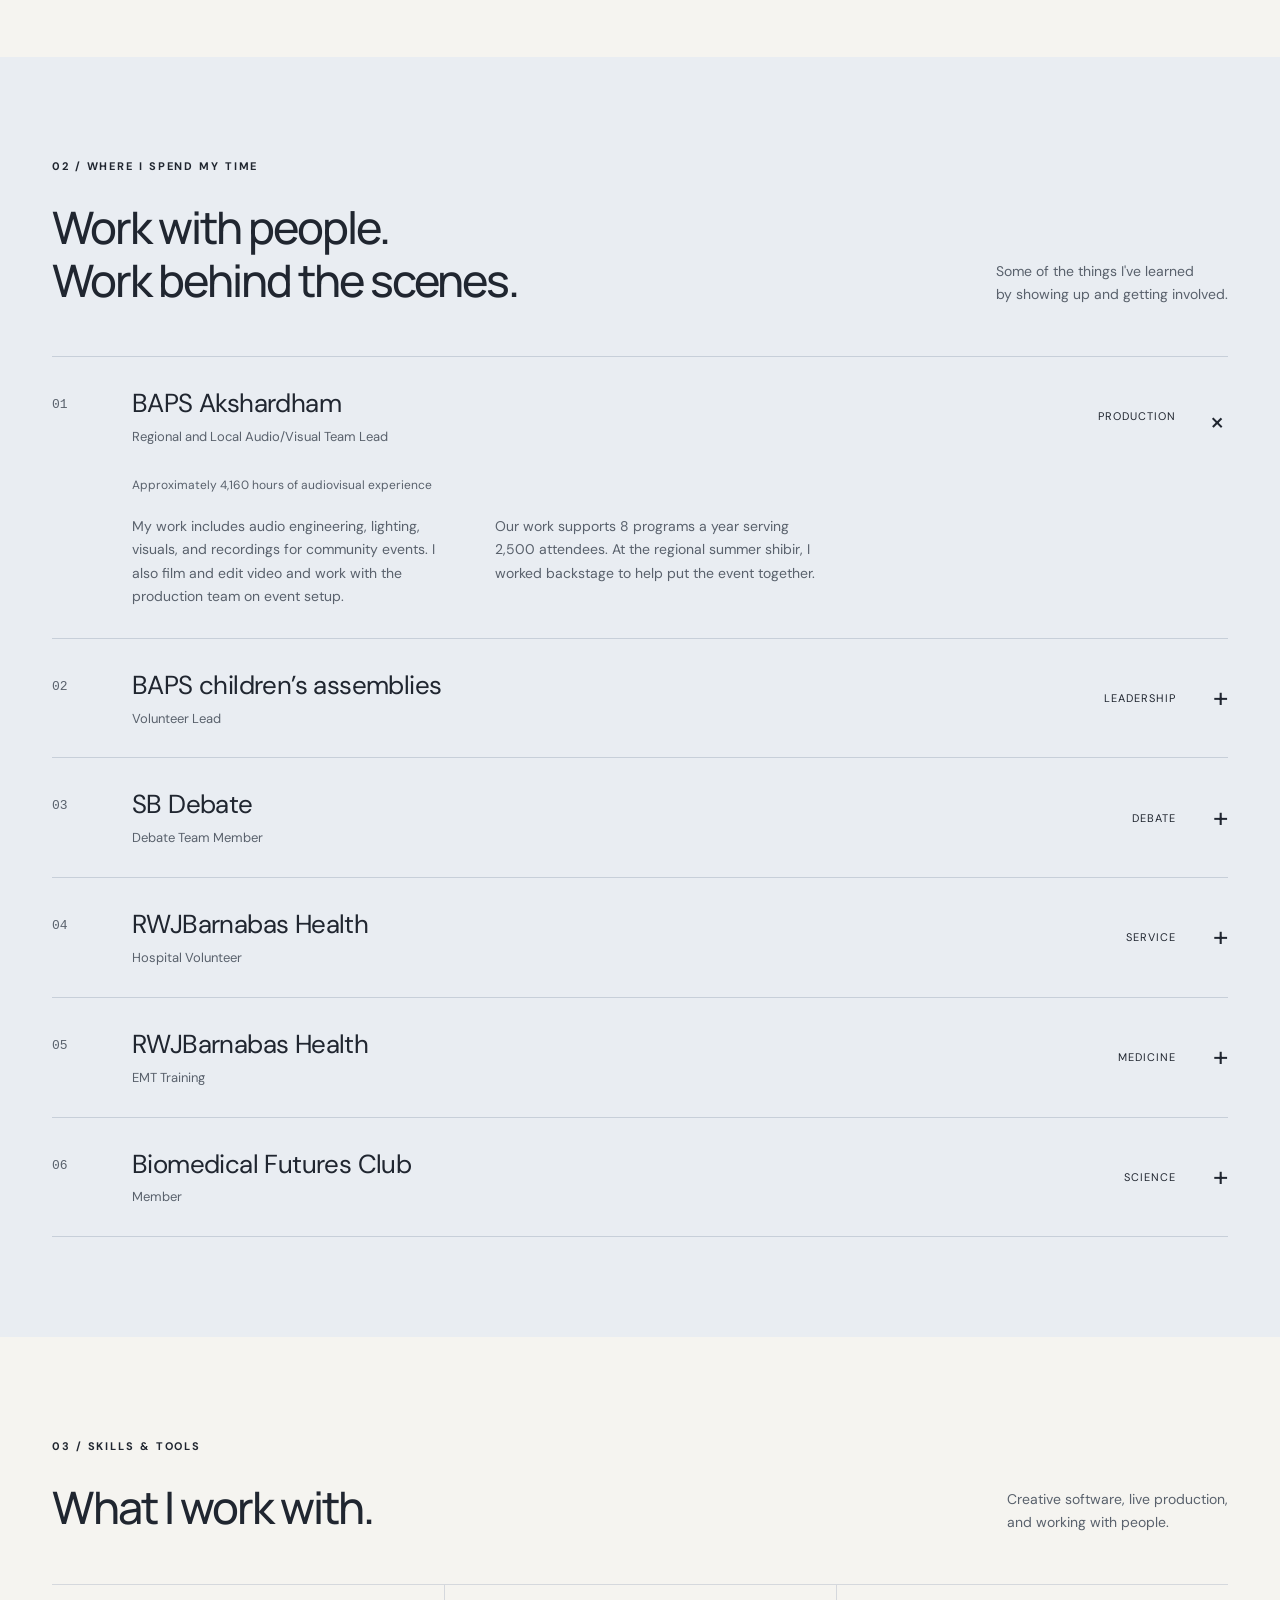
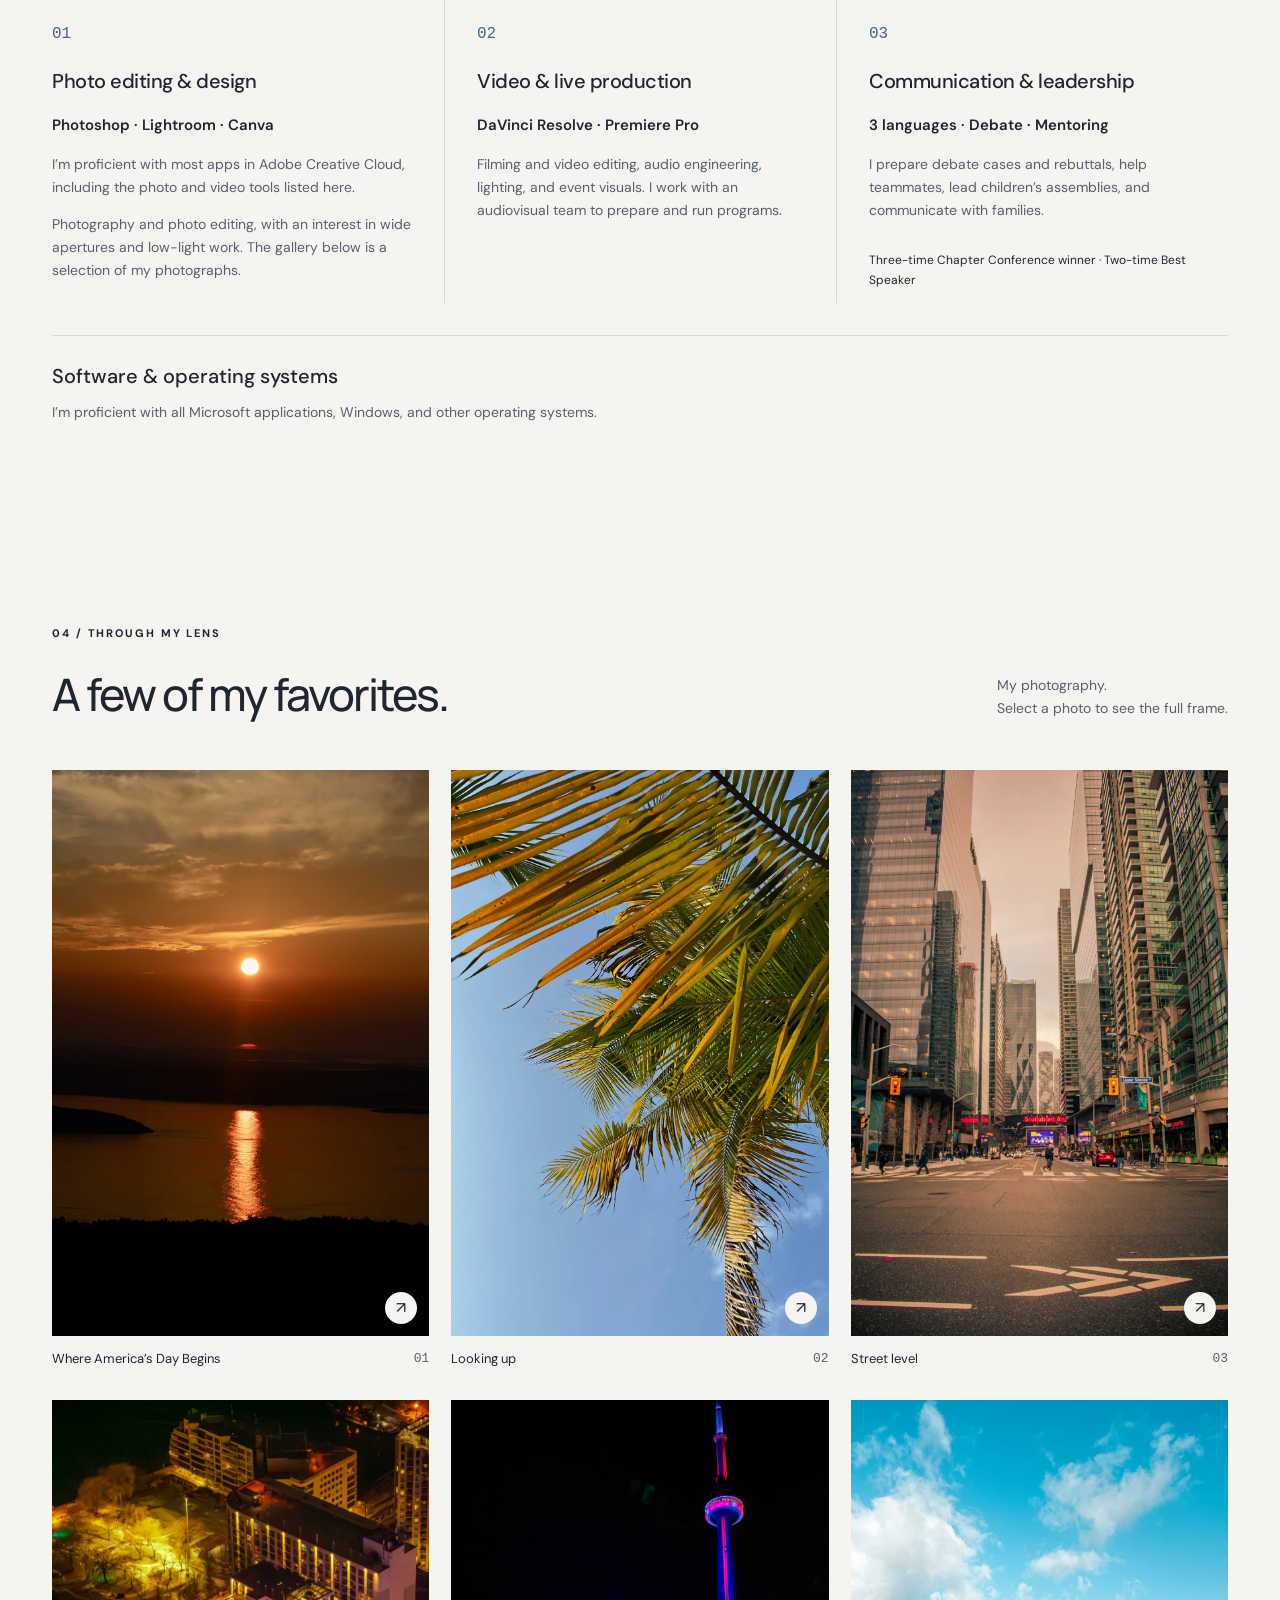
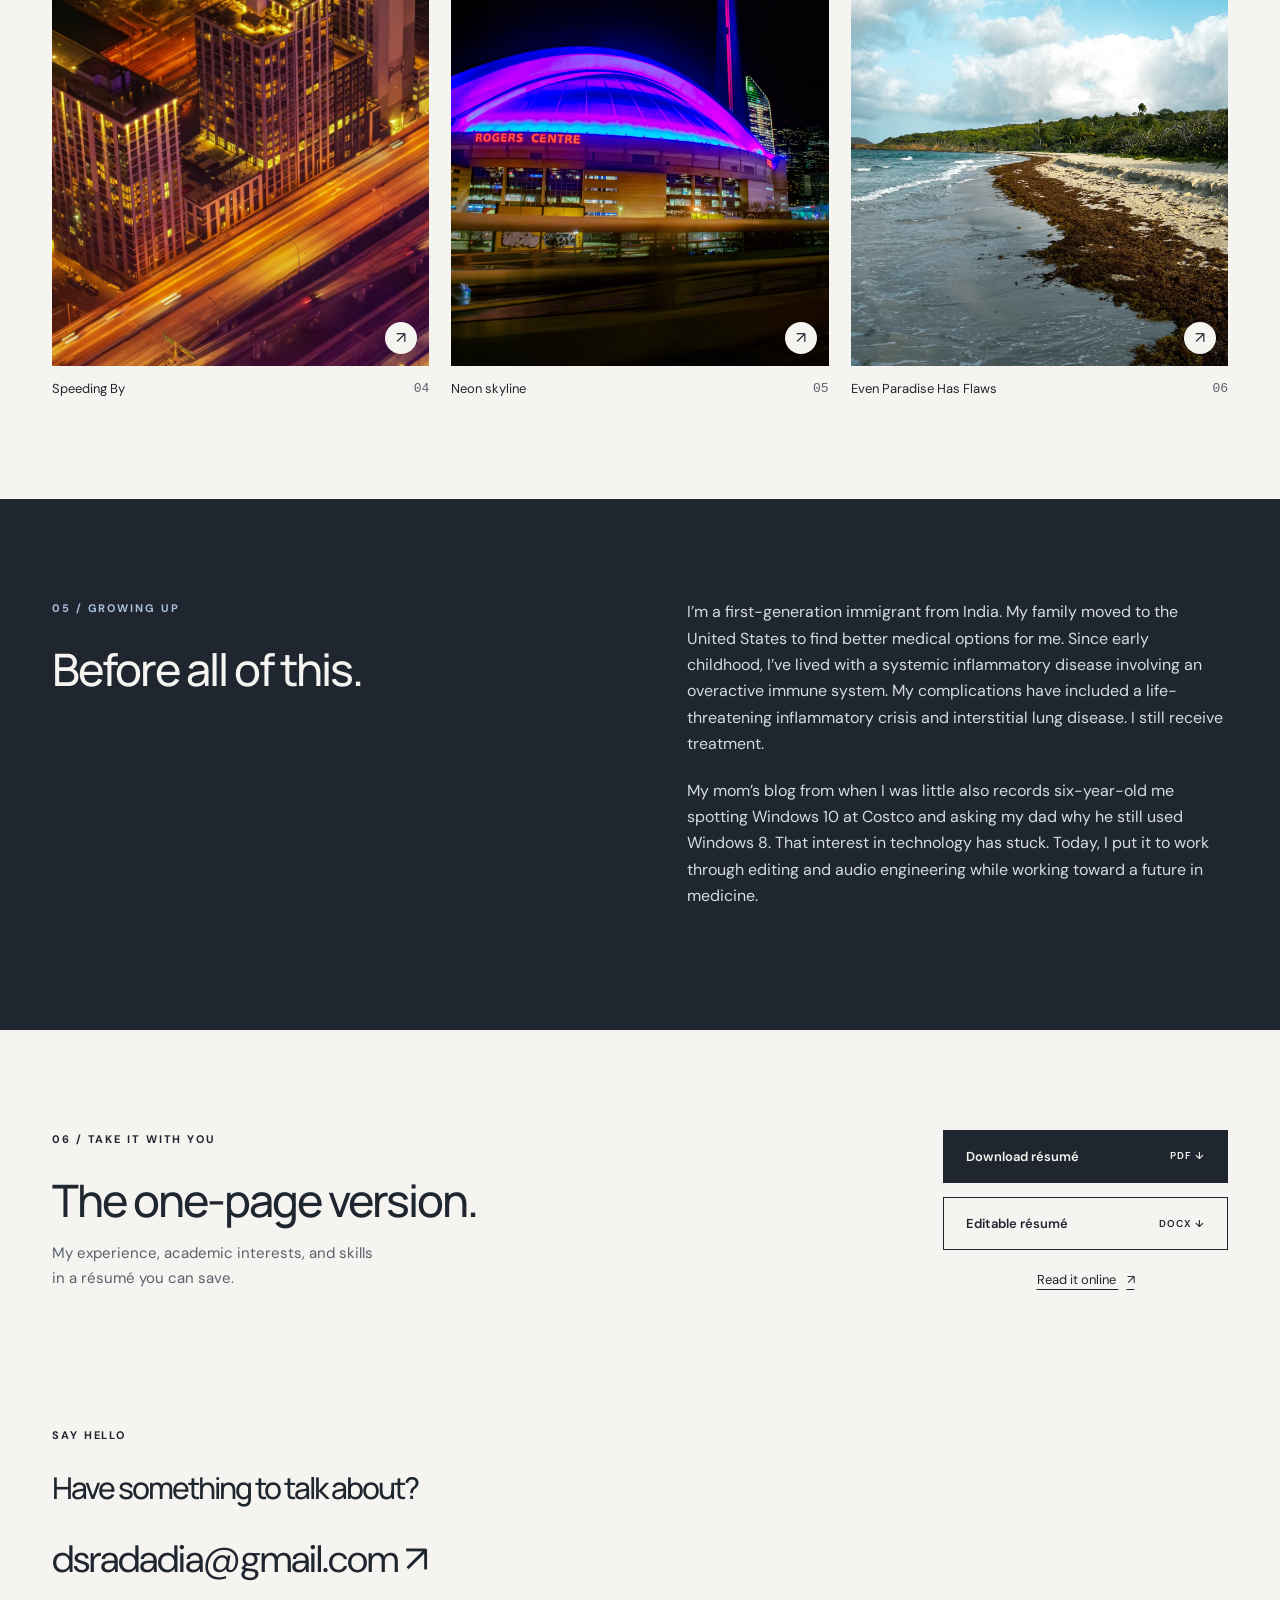
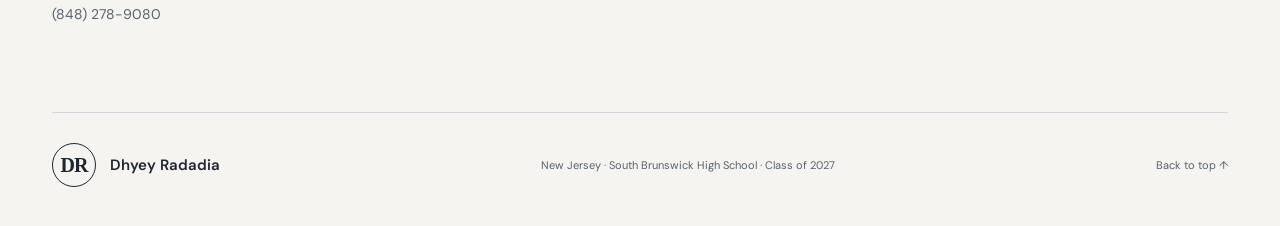
==== commit 5a30b273: "Correct spelling on blogspot detail" ====
--- a/site/index.html
+++ b/site/index.html
@@ -30,7 +30,7 @@
 <article><span class="skill-symbol" aria-hidden="true">02</span><h3>Video & live production</h3><p class="tool-list">DaVinci Resolve · Premiere Pro</p><p>Filming and video editing, audio engineering, lighting, and event visuals. I work with an audiovisual team to prepare and run programs.</p></article>
 <article><span class="skill-symbol" aria-hidden="true">03</span><h3>Communication & leadership</h3><p class="tool-list">3 languages · Debate · Mentoring</p><p>I prepare debate cases and rebuttals, help teammates, lead children’s assemblies, and communicate with families.</p><p class="skill-note">Three-time Chapter Conference winner · Two-time Best Speaker</p></article></div><div class="software-summary"><h3>Software & operating systems</h3><p>I’m proficient with all Microsoft applications, Windows, and other operating systems.</p></div></section>
 <section id="photography" class="photography wrap section-space" aria-labelledby="photo-title"><div class="section-head"><div><p class="eyebrow">04 / Through my lens</p><h2 id="photo-title">A few of my favorites.</h2></div><p>My photography.<br>Select a photo to see the full frame.</p></div><div class="photo-grid"><figure class="photo-card photo-sunset"><button type="button" class="photo-open" data-photo="0" aria-label="View Where America’s Day Begins"><img src="photos/sunset.webp" alt="Orange sunlight reflected across the water beneath a clouded sky." loading="lazy"><span class="photo-expand" aria-hidden="true">↗</span></button><figcaption><span>Where America’s Day Begins</span><span>01</span></figcaption></figure><figure class="photo-card photo-palms"><button type="button" class="photo-open" data-photo="1" aria-label="View looking up"><img src="photos/palms.webp" alt="Sunlit palm fronds crossing a blue sky." loading="lazy"><span class="photo-expand" aria-hidden="true">↗</span></button><figcaption><span>Looking up</span><span>02</span></figcaption></figure><figure class="photo-card photo-street"><button type="button" class="photo-open" data-photo="2" aria-label="View street level"><img src="photos/street.webp" alt="A downtown intersection framed by tall glass buildings." loading="lazy"><span class="photo-expand" aria-hidden="true">↗</span></button><figcaption><span>Street level</span><span>03</span></figcaption></figure><figure class="photo-card photo-night"><button type="button" class="photo-open" data-photo="3" aria-label="View Speeding By"><img src="photos/night.webp" alt="City buildings and streaks of traffic light seen from above at night." loading="lazy"><span class="photo-expand" aria-hidden="true">↗</span></button><figcaption><span>Speeding By</span><span>04</span></figcaption></figure><figure class="photo-card photo-tower"><button type="button" class="photo-open" data-photo="4" aria-label="View neon skyline"><img src="photos/tower.webp" alt="The CN Tower and Rogers Centre lit in blue and pink at night." loading="lazy"><span class="photo-expand" aria-hidden="true">↗</span></button><figcaption><span>Neon skyline</span><span>05</span></figcaption></figure><figure class="photo-card photo-shore"><button type="button" class="photo-open" data-photo="5" aria-label="View Even Paradise Has Flaws"><img src="photos/shore.webp" alt="Waves along a sandy shoreline beneath a bright blue sky." loading="lazy"><span class="photo-expand" aria-hidden="true">↗</span></button><figcaption><span>Even Paradise Has Flaws</span><span>06</span></figcaption></figure></div></section><dialog class="photo-dialog" aria-label="Photography viewer"><button class="photo-close" aria-label="Close photo">Close ×</button><figure><img id="large-photo" alt=""><figcaption id="large-caption"></figcaption></figure><div class="photo-controls"><button class="photo-prev" aria-label="Previous photo">← Previous</button><span id="photo-count" aria-live="polite"></span><button class="photo-next" aria-label="Next photo">Next →</button></div></dialog>
-<section class="background-story section-space"><div class="wrap about"><div><p class="eyebrow">05 / Growing up</p><h2>Before all of this.</h2></div><div><p>I’m a first-generation immigrant from India. My family moved to the United States to find better medical options for me. Since early childhood, I’ve lived with a systemic inflammatory disease involving an overactive immune system. My complications have included a life-threatening inflammatory crisis and interstitial lung disease. I still receive treatment.</p><p>MMy mom’s blog from when I was little also records six-year-old me spotting Windows 10 at Costco and asking my dad why he still used Windows 8. That interest in technology has stuck. Today, I put it to work through editing and audio engineering while working toward a future in medicine.</p></div></div></section>
+<section class="background-story section-space"><div class="wrap about"><div><p class="eyebrow">05 / Growing up</p><h2>Before all of this.</h2></div><div><p>I’m a first-generation immigrant from India. My family moved to the United States to find better medical options for me. Since early childhood, I’ve lived with a systemic inflammatory disease involving an overactive immune system. My complications have included a life-threatening inflammatory crisis and interstitial lung disease. I still receive treatment.</p><p>My mom’s blog from when I was little also records six-year-old me spotting Windows 10 at Costco and asking my dad why he still used Windows 8. That interest in technology has stuck. Today, I put it to work through editing and audio engineering while working toward a future in medicine.</p></div></div></section>
 <section id="resume" class="resume-section wrap section-space" aria-labelledby="resume-title"><div><p class="eyebrow">06 / Take it with you</p><h2 id="resume-title">The one-page version.</h2><p>My experience, academic interests, and skills<br>in a résumé you can save.</p></div><div class="resume-actions"><a class="button dark" href="Dhyey-Radadia-Resume.pdf" download>Download résumé <span>PDF ↓</span></a><a class="button outline" href="Dhyey-Radadia-Resume.docx" download>Editable résumé <span>DOCX ↓</span></a><a class="text-link" href="resume.html">Read it online <span aria-hidden="true">↗</span></a></div></section>
 <section class="contact wrap" aria-labelledby="contact-title"><p class="eyebrow">Say hello</p><h2 id="contact-title">Have something to talk about?</h2><a class="contact-email" href="mailto:dsradadia@gmail.com">dsradadia@gmail.com ↗</a><a class="contact-phone" href="tel:+18482789080">(848) 278-9080</a></section>
 </main><footer class="wrap footer"><a class="brand" href="#"><span class="monogram">DR</span><span>Dhyey Radadia</span></a><span>New Jersey · South Brunswick High School · Class of 2027</span><a href="#">Back to top ↑</a></footer><script src="script.js"></script>
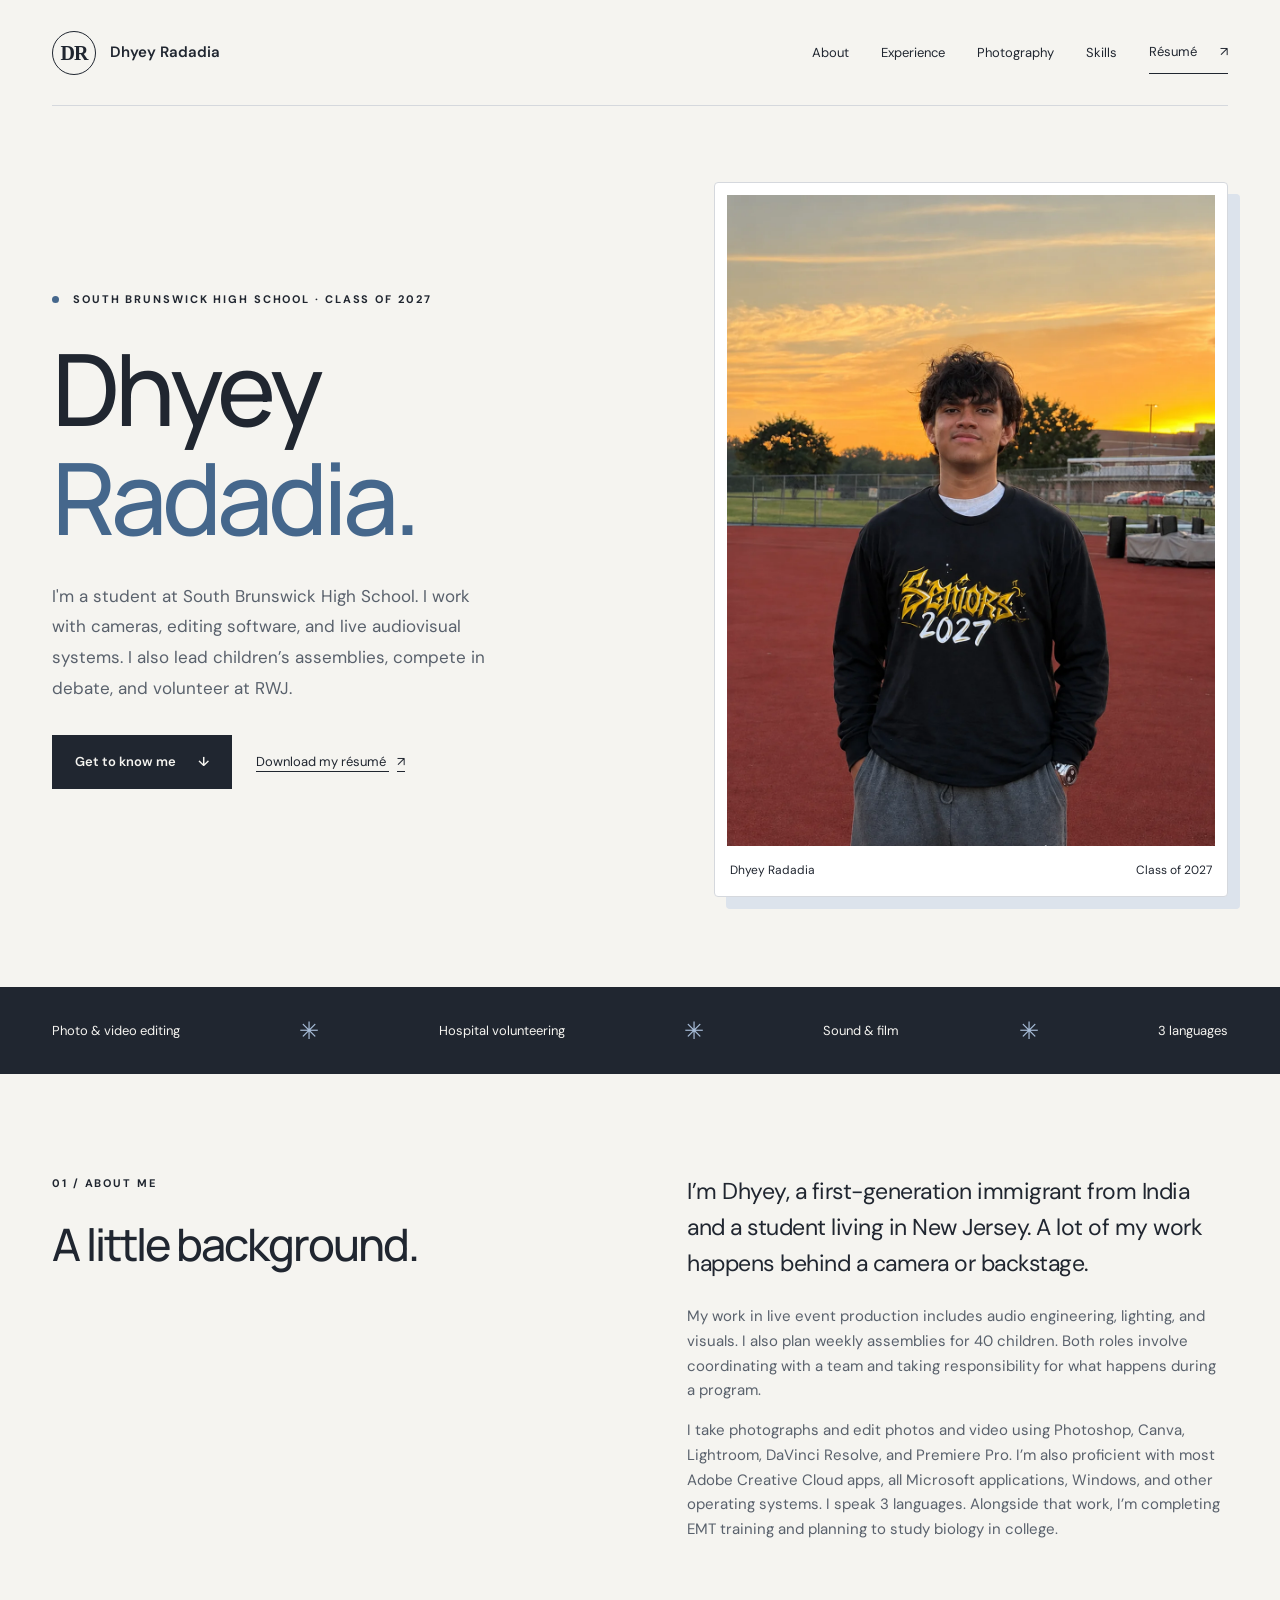
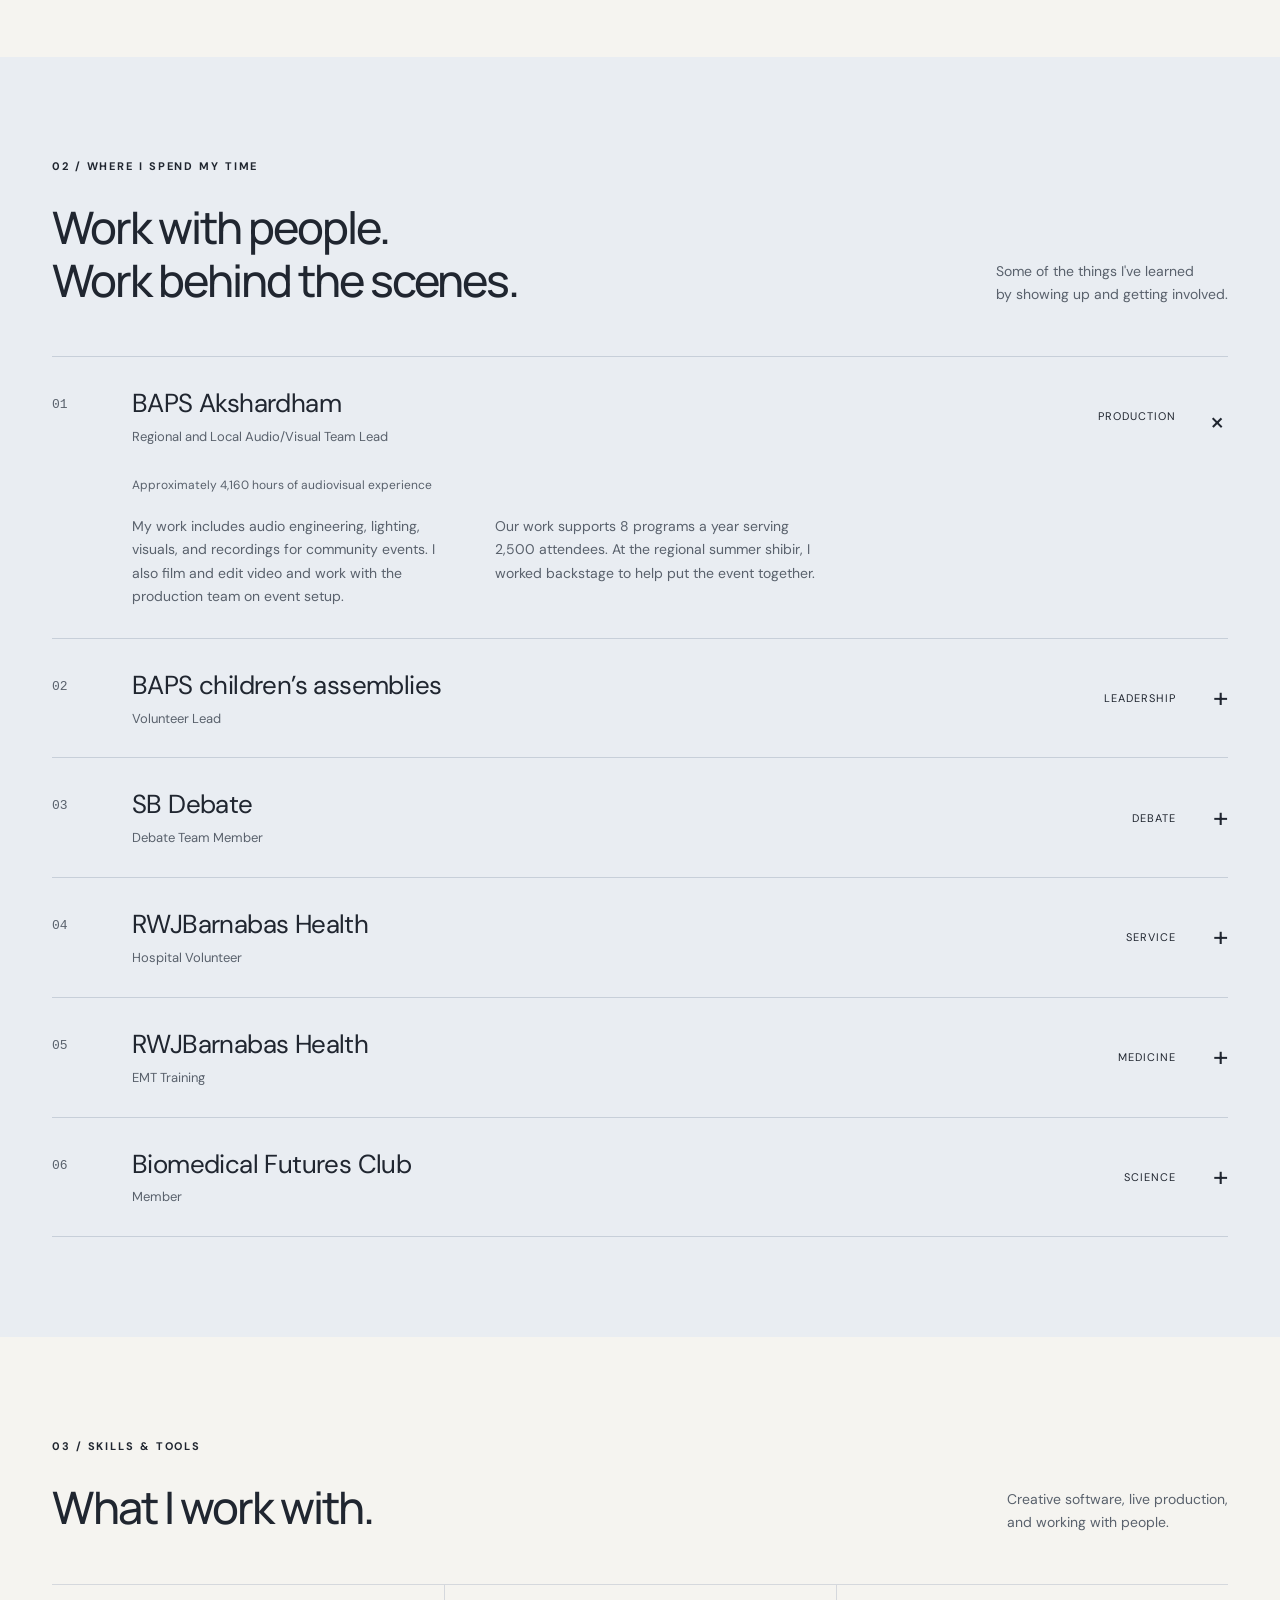
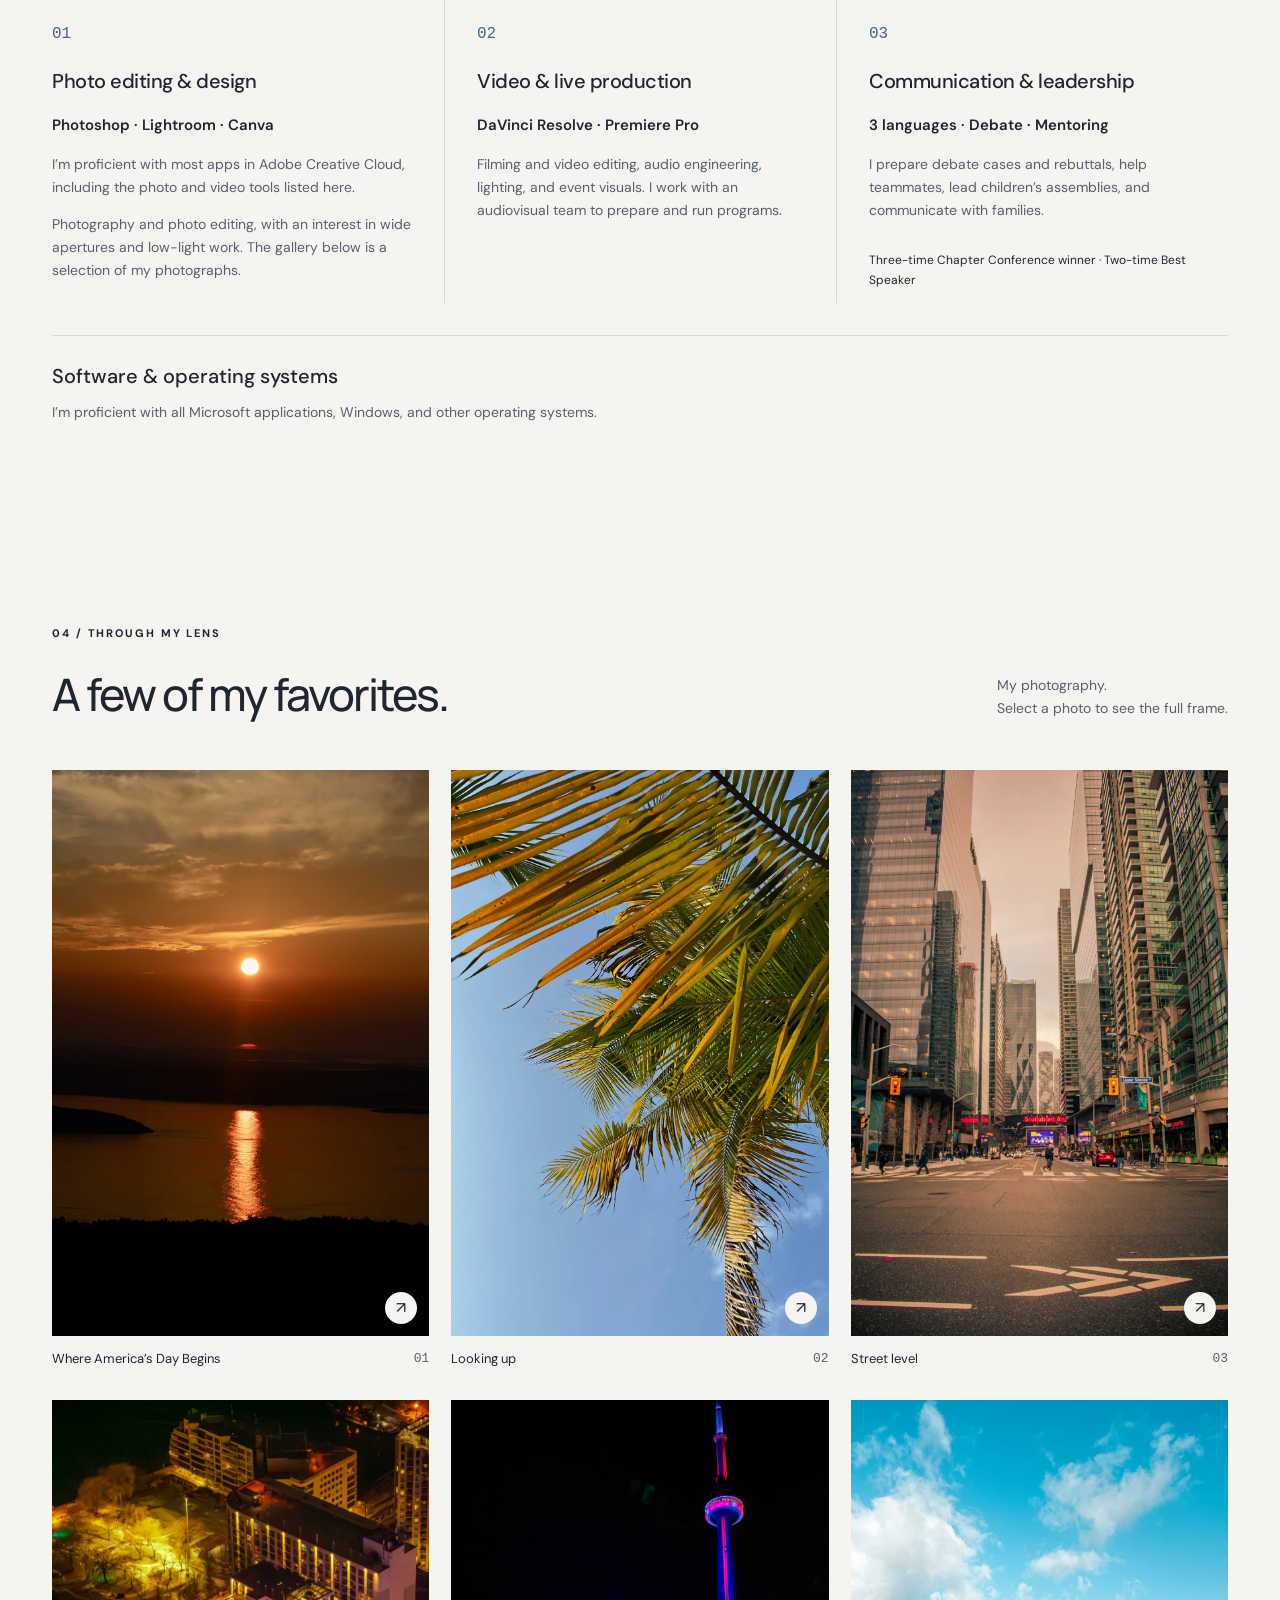
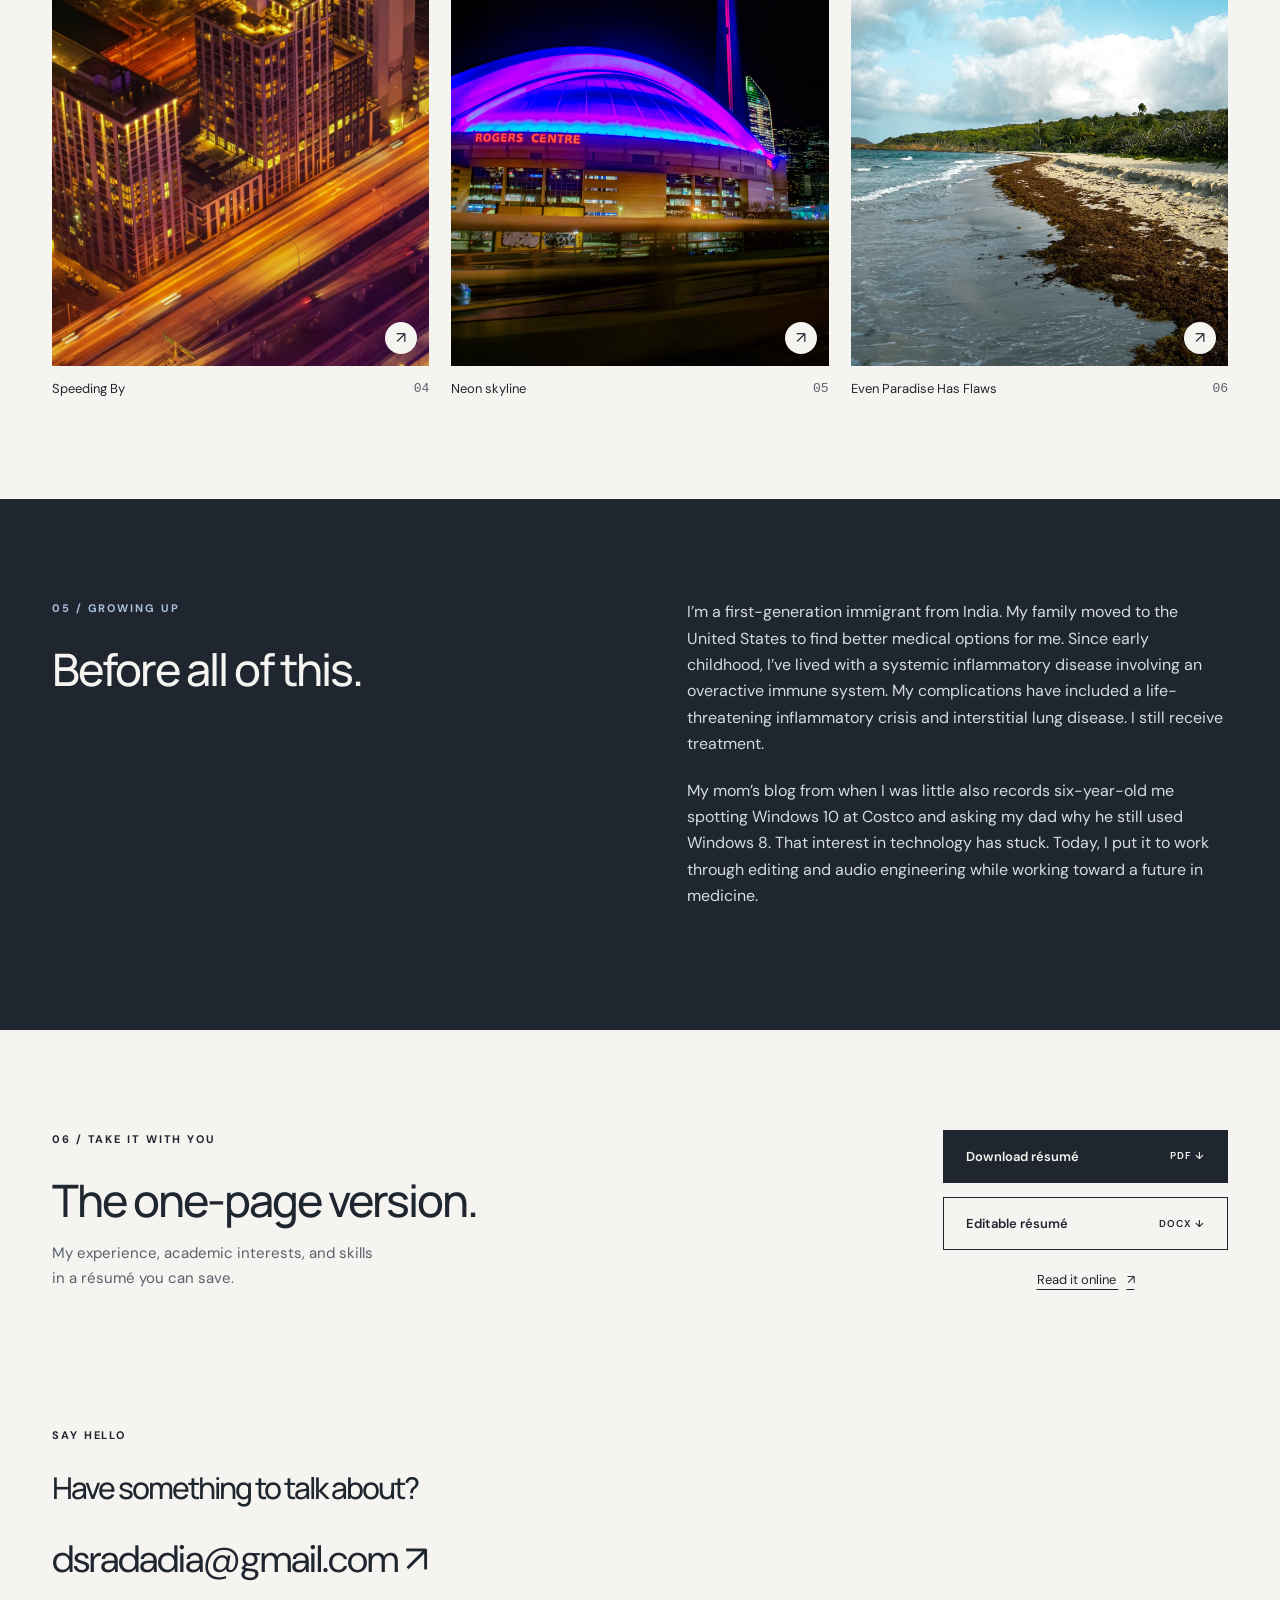
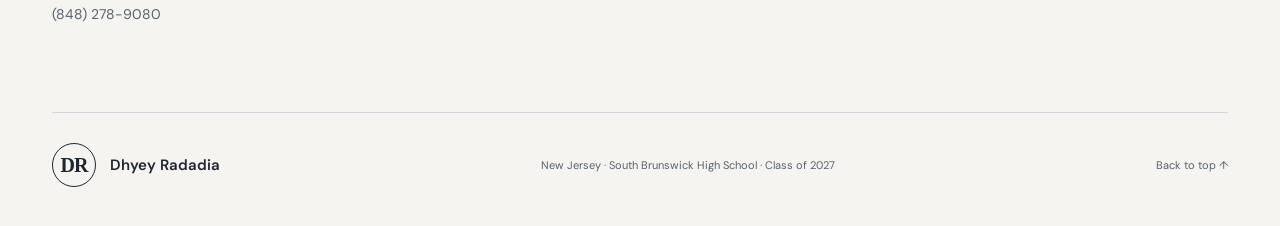
==== commit c2201ce9: "fix time frame to more broad" ====
--- a/site/index.html
+++ b/site/index.html
@@ -21,7 +21,7 @@
 <div class="intro-strip"><div class="wrap strip-inner"><span>Photo & video editing</span><span class="small-star" aria-hidden="true">✳</span><span>Hospital volunteering</span><span class="small-star" aria-hidden="true">✳</span><span>Sound & film</span><span class="small-star" aria-hidden="true">✳</span><span>3 languages</span></div></div>
 <section id="about" class="about wrap section-space" aria-labelledby="about-title">
 <div><p class="eyebrow">01 / About me</p><h2 id="about-title">A little background.</h2></div>
-<div class="about-copy"><p class="large-copy">I’m Dhyey, a first-generation immigrant from India and a high school senior in New Jersey. A lot of my work happens behind a camera or backstage.</p><p>My work in live event production includes audio engineering, lighting, and visuals. I also plan weekly assemblies for 40 children. Both roles involve coordinating with a team and taking responsibility for what happens during a program.</p><p>I take photographs and edit photos and video using Photoshop, Canva, Lightroom, DaVinci Resolve, and Premiere Pro. I’m also proficient with most Adobe Creative Cloud apps, all Microsoft applications, Windows, and other operating systems. I speak 3 languages. Alongside that work, I’m completing EMT training and planning to study biology in college.</p></section>
+<div class="about-copy"><p class="large-copy">I’m Dhyey, a first-generation immigrant from India and a student living in New Jersey. A lot of my work happens behind a camera or backstage.</p><p>My work in live event production includes audio engineering, lighting, and visuals. I also plan weekly assemblies for 40 children. Both roles involve coordinating with a team and taking responsibility for what happens during a program.</p><p>I take photographs and edit photos and video using Photoshop, Canva, Lightroom, DaVinci Resolve, and Premiere Pro. I’m also proficient with most Adobe Creative Cloud apps, all Microsoft applications, Windows, and other operating systems. I speak 3 languages. Alongside that work, I’m completing EMT training and planning to study biology in college.</p></section>
 <section id="experience" class="experience section-space" aria-labelledby="experience-title"><div class="wrap"><div class="section-head"><div><p class="eyebrow">02 / Where I spend my time</p><h2 id="experience-title">Work with people.<br>Work behind the scenes.</h2></div><p>Some of the things I've learned<br>by showing up and getting involved.</p></div>
 <div class="experience-list"><details class="experience-item" open><summary><span class="item-num">01</span><span class="item-title">BAPS Akshardham<span class="role">Regional and Local Audio/Visual Team Lead</span></span><span class="item-tag">Production</span><span class="toggle" aria-hidden="true">+</span></summary><div class="activity-meta">Approximately 4,160 hours of audiovisual experience</div><div class="experience-body"><p>My work includes audio engineering, lighting, visuals, and recordings for community events. I also film and edit video and work with the production team on event setup.</p><p>Our work supports 8 programs a year serving 2,500 attendees. At the regional summer shibir, I worked backstage to help put the event together.</p></div></details><details class="experience-item"><summary><span class="item-num">02</span><span class="item-title">BAPS children’s assemblies<span class="role">Volunteer Lead</span></span><span class="item-tag">Leadership</span><span class="toggle" aria-hidden="true">+</span></summary><div class="activity-meta">Approximately 3,120 hours leading children’s assemblies</div><div class="experience-body"><p>I plan and lead weekly assemblies for 40 children. That includes preparing lessons and activities and mentoring the students taking part.</p><p>I communicate with families to help keep them involved. It is another way I take part in seva at mandir, alongside my audiovisual work.</p></div></details><details class="experience-item"><summary><span class="item-num">03</span><span class="item-title">SB Debate<span class="role">Debate Team Member</span></span><span class="item-tag">Debate</span><span class="toggle" aria-hidden="true">+</span></summary><div class="experience-body"><p>I prepare cases, give speeches, and respond to opponents’ arguments. I also help teammates prepare.</p><p>I am a three-time Chapter Conference winner and a two-time Best Speaker. I like having a point of view and hearing someone explain why they disagree.</p></div></details><details class="experience-item"><summary><span class="item-num">04</span><span class="item-title">RWJBarnabas Health<span class="role">Hospital Volunteer</span></span><span class="item-tag">Service</span><span class="toggle" aria-hidden="true">+</span></summary><div class="experience-body"><p>I support nurses and staff with patient assistance and clerical tasks at Robert Wood Johnson University Hospital.</p><p>A nurse once asked me to sit with a patient who wanted her family. I enjoyed the conversation. Now I knock on the doors of awake patients to ask whether they need anything or would like someone to talk to.</p></div></details><details class="experience-item"><summary><span class="item-num">05</span><span class="item-title">RWJBarnabas Health<span class="role">EMT Training</span></span><span class="item-tag">Medicine</span><span class="toggle" aria-hidden="true">+</span></summary><div class="experience-body"><p>My training covers patient assessments and emergency simulations using clinical protocols. EMT certification is expected in December 2026.</p></div></details><details class="experience-item"><summary><span class="item-num">06</span><span class="item-title">Biomedical Futures Club<span class="role">Member</span></span><span class="item-tag">Science</span><span class="toggle" aria-hidden="true">+</span></summary><div class="experience-body"><p>I participated in conferences on using prosthetics to address conditions affecting human anatomy.</p><p>That interest fits with what I enjoy in anatomy: understanding how the body works and asking what can help when part of it does not.</p></div></details></div>
 </div></section>
